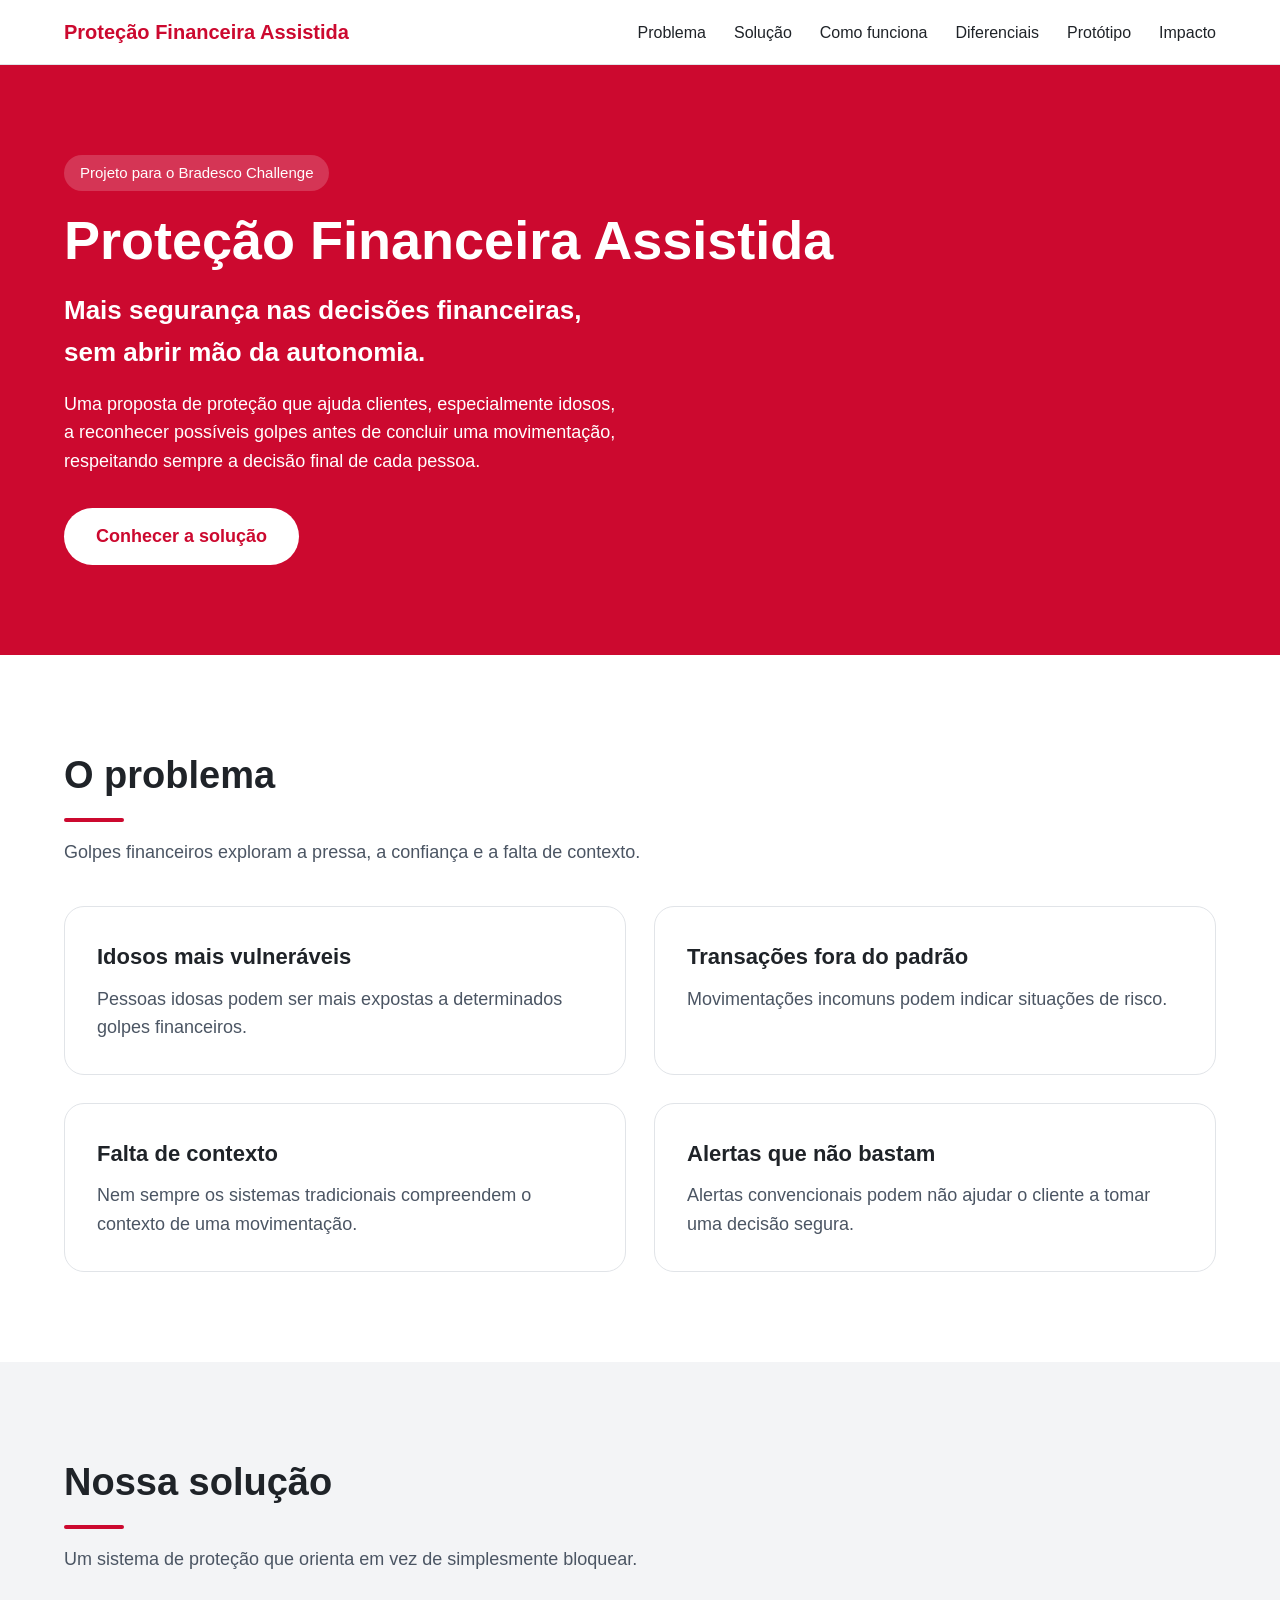
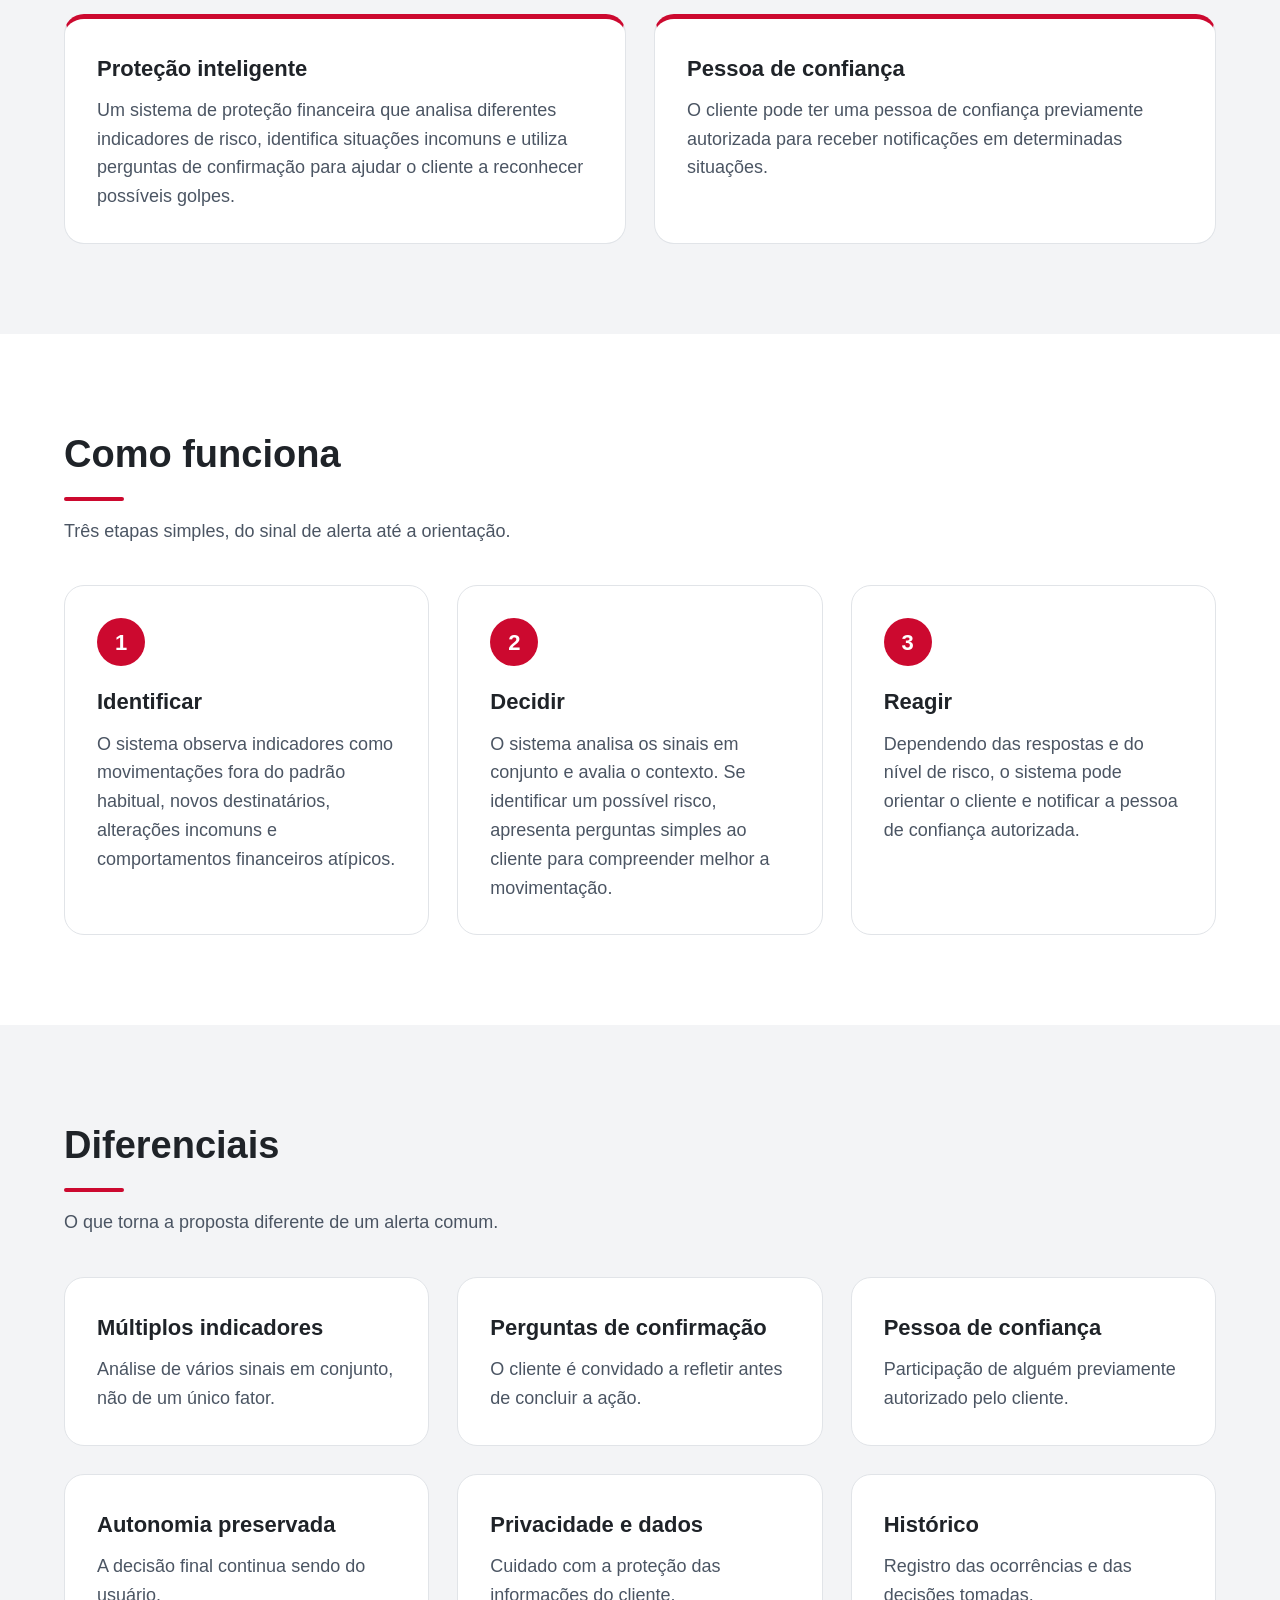
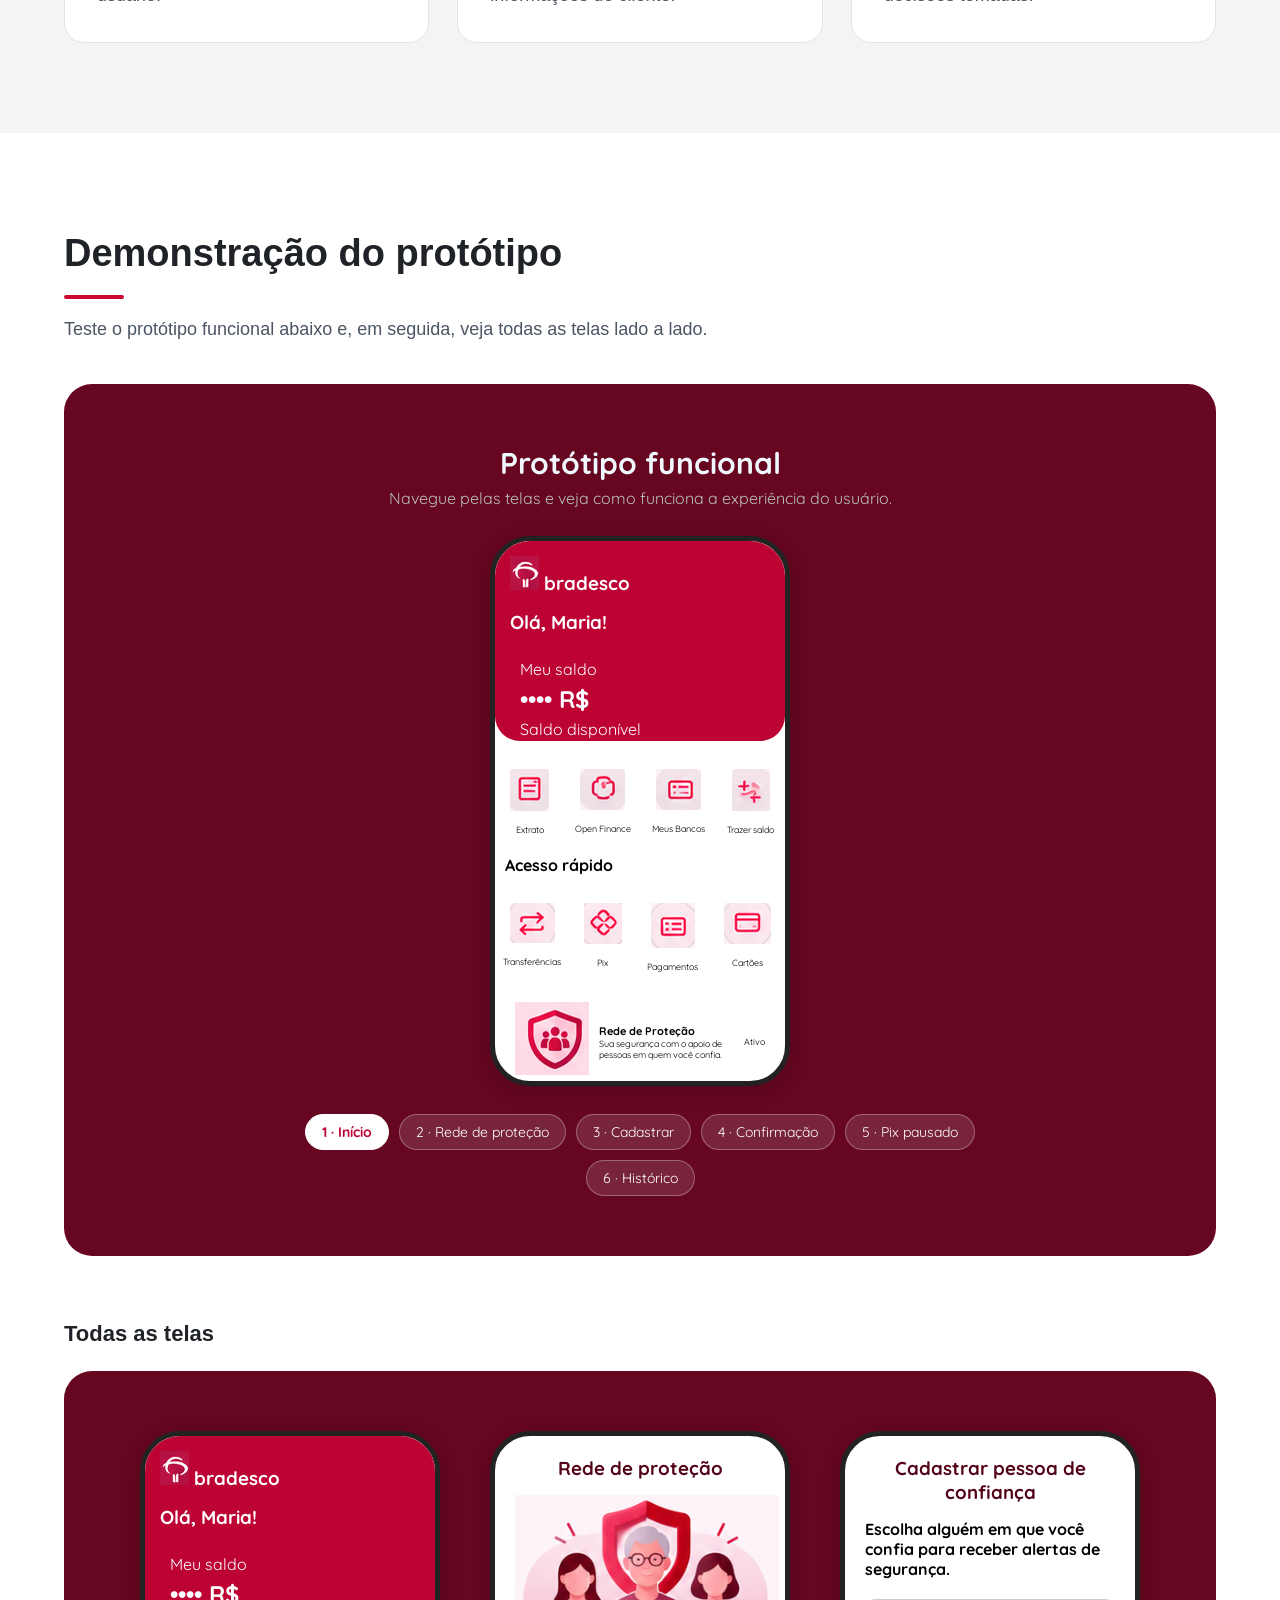
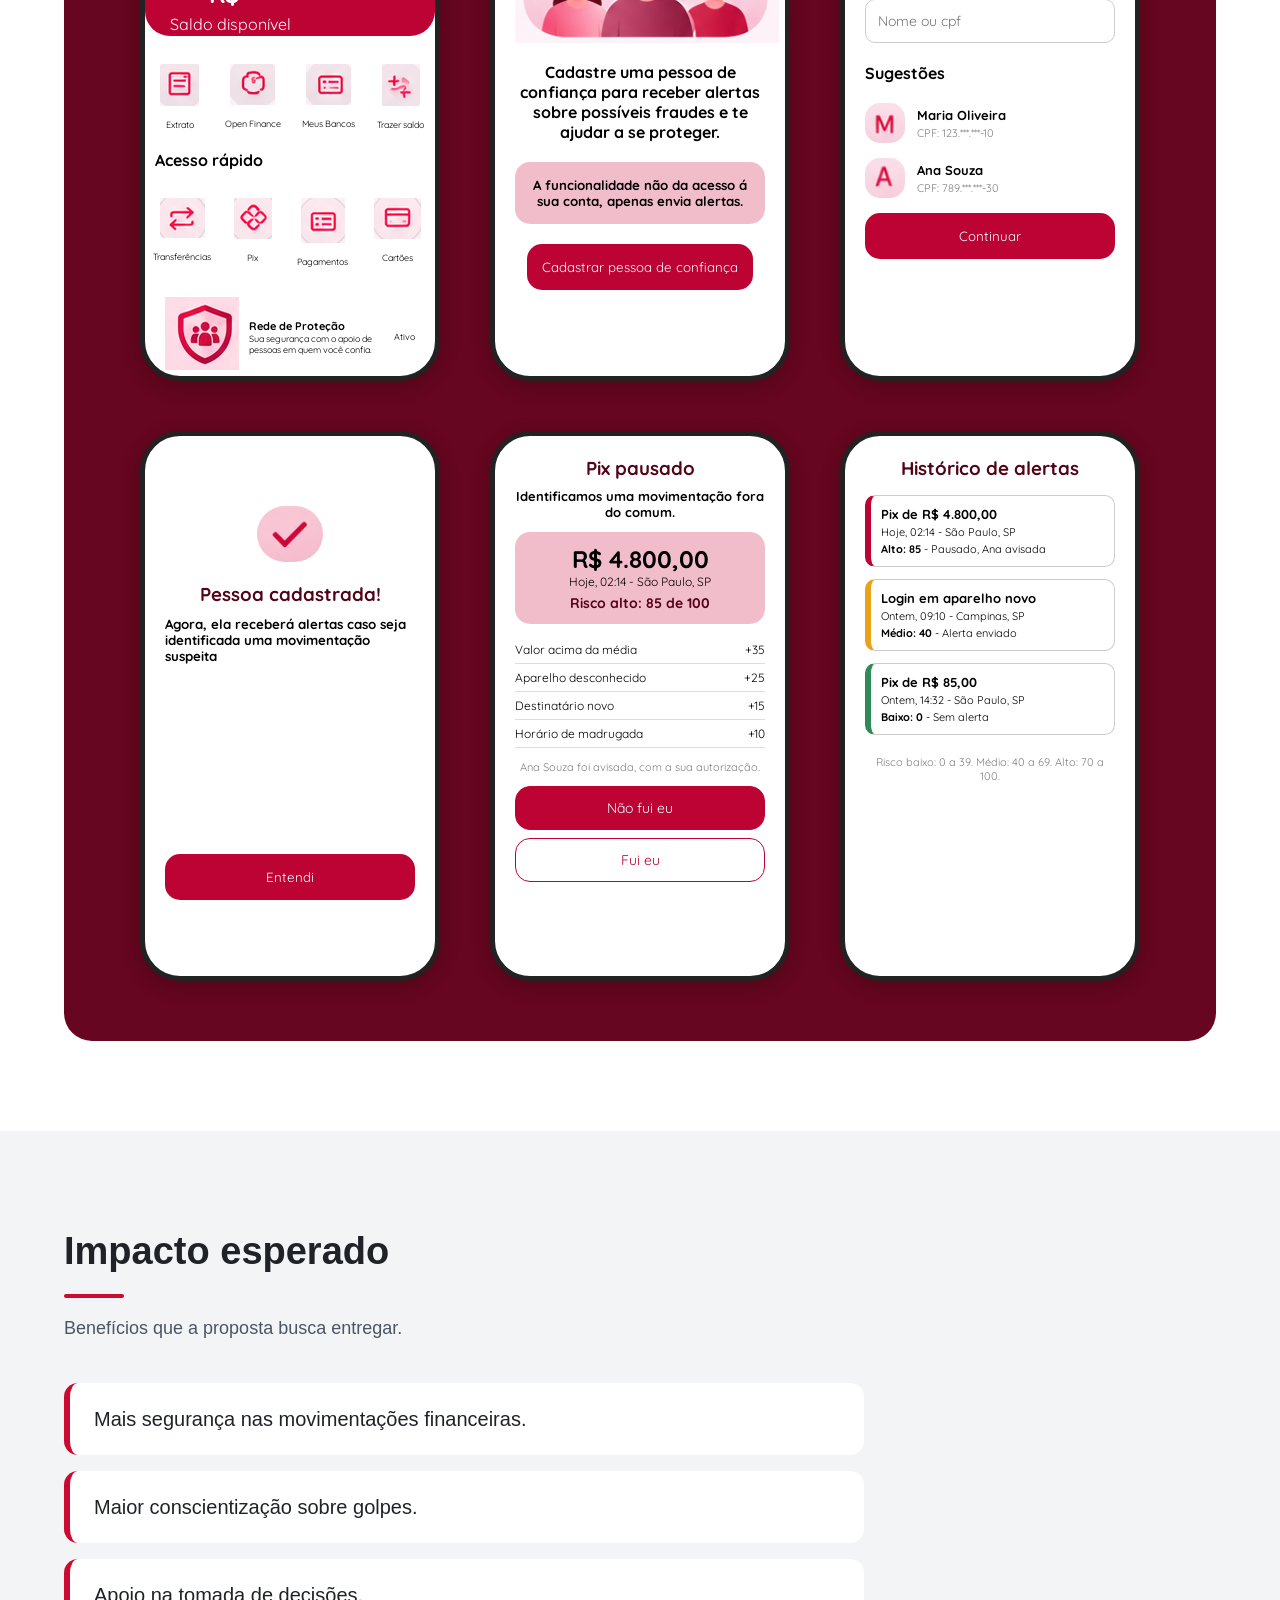
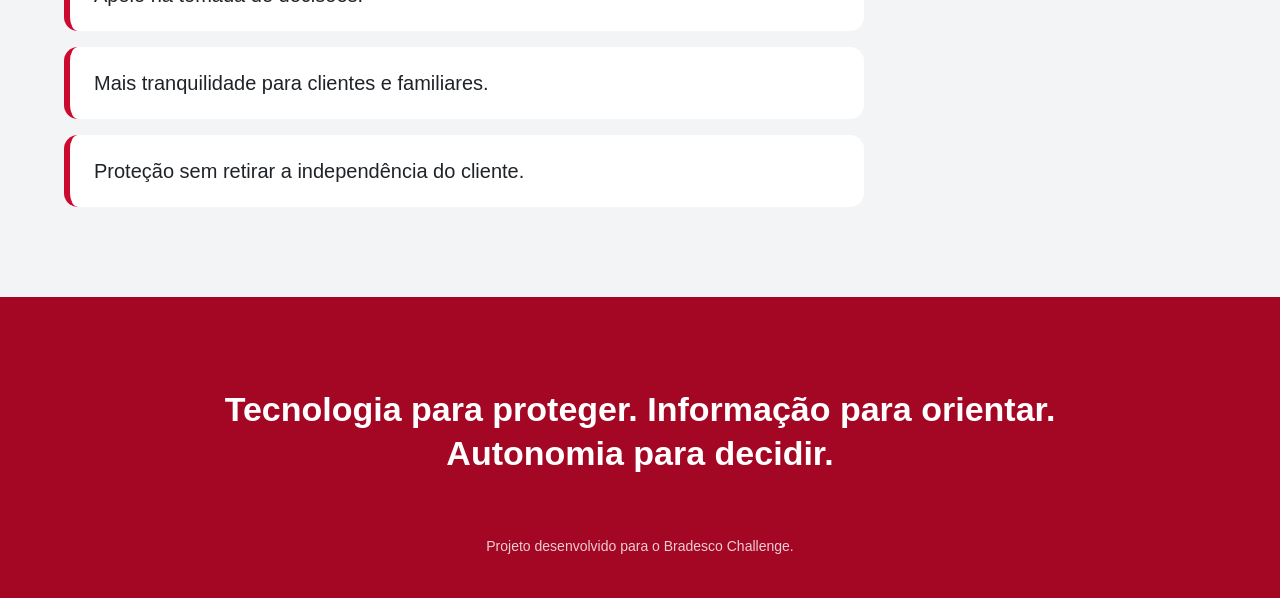
==== site.html @ 778ece3e ""feat:site"" ====
<!DOCTYPE html>
<html lang="pt-BR">
<head>
  <meta charset="UTF-8">
  <meta name="viewport" content="width=device-width, initial-scale=1.0">
  <title>Proteção Financeira Assistida | Bradesco Challenge</title>
  <link rel="preconnect" href="https://fonts.googleapis.com">
  <link href="https://fonts.googleapis.com/css2?family=Quicksand:wght@300..700&display=swap" rel="stylesheet">
  <link rel="stylesheet" href="site.css">
</head>
<body>

  <!-- MENU DE NAVEGAÇÃO -->
  <header class="topo">
    <div class="container topo-conteudo">
      <a href="#inicio" class="logo">Proteção Financeira Assistida</a>
      <nav>
        <ul class="menu">
          <li><a href="#problema">Problema</a></li>
          <li><a href="#solucao">Solução</a></li>
          <li><a href="#como-funciona">Como funciona</a></li>
          <li><a href="#diferenciais">Diferenciais</a></li>
          <li><a href="#prototipo">Protótipo</a></li>
          <li><a href="#impacto">Impacto</a></li>
        </ul>
      </nav>
    </div>
  </header>

  <!-- 1. INÍCIO (HERO) -->
  <section id="inicio" class="hero">
    <div class="container hero-conteudo">
      <div class="hero-texto">
        <p class="selo">Projeto para o Bradesco Challenge</p>
        <h1>Proteção Financeira Assistida</h1>
        <p class="frase-impacto">Mais segurança nas decisões financeiras, sem abrir mão da autonomia.</p>
        <p>
          Uma proposta de proteção que ajuda clientes, especialmente idosos, a reconhecer
          possíveis golpes antes de concluir uma movimentação, respeitando sempre a decisão final de cada pessoa.
        </p>
        <a href="#solucao" class="botao">Conhecer a solução</a>
      </div>

    </div>
  </section>

  <!-- 2. O PROBLEMA -->
  <section id="problema" class="secao">
    <div class="container">
      <h2>O problema</h2>
      <p class="subtitulo">Golpes financeiros exploram a pressa, a confiança e a falta de contexto.</p>

      <div class="grade grade-2">
        <div class="card">
          <h3>Idosos mais vulneráveis</h3>
          <p>Pessoas idosas podem ser mais expostas a determinados golpes financeiros.</p>
        </div>
        <div class="card">
          <h3>Transações fora do padrão</h3>
          <p>Movimentações incomuns podem indicar situações de risco.</p>
        </div>
        <div class="card">
          <h3>Falta de contexto</h3>
          <p>Nem sempre os sistemas tradicionais compreendem o contexto de uma movimentação.</p>
        </div>
        <div class="card">
          <h3>Alertas que não bastam</h3>
          <p>Alertas convencionais podem não ajudar o cliente a tomar uma decisão segura.</p>
        </div>
      </div>
    </div>
  </section>

  <!-- 3. NOSSA SOLUÇÃO -->
  <section id="solucao" class="secao secao-cinza">
    <div class="container">
      <h2>Nossa solução</h2>
      <p class="subtitulo">Um sistema de proteção que orienta em vez de simplesmente bloquear.</p>

      <div class="grade grade-2">
        <div class="card destaque">
          <h3>Proteção inteligente</h3>
          <p>
            Um sistema de proteção financeira que analisa diferentes indicadores de risco,
            identifica situações incomuns e utiliza perguntas de confirmação para ajudar
            o cliente a reconhecer possíveis golpes.
          </p>
        </div>
        <div class="card destaque">
          <h3>Pessoa de confiança</h3>
          <p>
            O cliente pode ter uma pessoa de confiança previamente autorizada para
            receber notificações em determinadas situações.
          </p>
        </div>
      </div>
    </div>
  </section>

  <!-- 4. COMO FUNCIONA -->
  <section id="como-funciona" class="secao">
    <div class="container">
      <h2>Como funciona</h2>
      <p class="subtitulo">Três etapas simples, do sinal de alerta até a orientação.</p>

      <div class="grade grade-3">
        <div class="card etapa">
          <div class="numero">1</div>
          <h3>Identificar</h3>
          <p>
            O sistema observa indicadores como movimentações fora do padrão habitual,
            novos destinatários, alterações incomuns e comportamentos financeiros atípicos.
          </p>
        </div>
        <div class="card etapa">
          <div class="numero">2</div>
          <h3>Decidir</h3>
          <p>
            O sistema analisa os sinais em conjunto e avalia o contexto. Se identificar
            um possível risco, apresenta perguntas simples ao cliente para compreender melhor a movimentação.
          </p>
        </div>
        <div class="card etapa">
          <div class="numero">3</div>
          <h3>Reagir</h3>
          <p>
            Dependendo das respostas e do nível de risco, o sistema pode orientar o cliente
            e notificar a pessoa de confiança autorizada.
          </p>
        </div>
      </div>
    </div>
  </section>

  <!-- 5. DIFERENCIAIS -->
  <section id="diferenciais" class="secao secao-cinza">
    <div class="container">
      <h2>Diferenciais</h2>
      <p class="subtitulo">O que torna a proposta diferente de um alerta comum.</p>

      <div class="grade grade-3">
        <div class="card"><h3>Múltiplos indicadores</h3><p>Análise de vários sinais em conjunto, não de um único fator.</p></div>
        <div class="card"><h3>Perguntas de confirmação</h3><p>O cliente é convidado a refletir antes de concluir a ação.</p></div>
        <div class="card"><h3>Pessoa de confiança</h3><p>Participação de alguém previamente autorizado pelo cliente.</p></div>
        <div class="card"><h3>Autonomia preservada</h3><p>A decisão final continua sendo do usuário.</p></div>
        <div class="card"><h3>Privacidade e dados</h3><p>Cuidado com a proteção das informações do cliente.</p></div>
        <div class="card"><h3>Histórico</h3><p>Registro das ocorrências e das decisões tomadas.</p></div>
      </div>
    </div>
  </section>

  <!-- 6. DEMONSTRAÇÃO DO PROTÓTIPO -->
  <section id="prototipo" class="secao">
    <div class="container">
      <h2>Demonstração do protótipo</h2>
      <p class="subtitulo">
        Teste o protótipo funcional abaixo e, em seguida, veja todas as telas lado a lado.
      </p>

      <!-- PROTÓTIPO FUNCIONAL: um celular só, troca de tela ao clicar -->
      <div class="prototipo-telas prototipo-funcional">
        <div class="proto-cabecalho">
          <h3>Protótipo funcional</h3>
          <p>Navegue pelas telas e veja como funciona a experiência do usuário.</p>
        </div>

<div class="tela1 tela-view ativa" data-tela="1">
    <div class="cabecalho">
        <h3><img src="./img/bradesco.png" alt="icon"> bradesco</h3>
        <h3>Olá, Maria!</h3>

        <div class="saldo">
            <p>Meu saldo </p>
            <h2>•••• R$</h2>
            <p>Saldo disponível</p>
        </div>
    </div>

    <div class="atalhos">

        <div>
            <h2><img src="./img/extrato.png" alt="extrato"></h2>
            <p>Extrato</p>
        </div>

        <div>
            <h2><img src="./img/open.png" alt="open"></h2>
            <p>Open Finance</p>
        </div>

        <div>
            <h2><img src="./img/bancos.png" alt="bancos"></h2>
            <p>Meus Bancos</p>
        </div>

        <div>
            <h2><img src="./img/trazer.png" alt="trazer"></h2>
            <p>Trazer saldo</p>
        </div>

    </div>

    <h4>Acesso rápido</h4>

    <div class="atalhos">

        <div>
            <h2><img src="./img/transferencias.png" alt="transferencias"></h2>
            <p>Transferências</p>
        </div>

        <div>
            <h2><img src="./img/pix.png" alt="pix"></h2>
            <p>Pix</p>
        </div>

        <div>
            <h2><img src="./img/pagamentos.png" alt="pagamentos"></h2>
            <p>Pagamentos</p>
        </div>

        <div>
            <h2><img src="./img/cartoes.png" alt="cartoes"></h2>
            <p>Cartões</p>
        </div>

    </div>

    <a href="#prototipo" class="protecao" data-ir="2">
        <h2><img src="./img/protecaoicon.png" alt="icon protecao"></h2>

        <div>
            <h4>Rede de Proteção</h4>
            <p>Sua segurança com o apoio de pessoas em quem você confia.</p>
        </div>

        <p>Ativo</p>
    </a>

  

</div>
<div class="tela2 tela-view" data-tela="2">
        <h3>  Rede de proteção</h3>
        <img src="./img/protecao.png" alt="proteção">
        <h4>Cadastre uma pessoa de confiança para receber alertas sobre possíveis fraudes e te ajudar a se proteger.</h4>
        <h5>A funcionalidade não da acesso á sua conta, apenas envia alertas.</h5>
        <div class="botao">      
            <button data-ir="3">Cadastrar pessoa de confiança</button>
        </div>

    </div>
<div class="tela3 tela-view" data-tela="3">
        <h3>Cadastrar pessoa de confiança</h3>
        <h4>Escolha alguém em que você confia para receber alertas de segurança.</h4>

        <form action="#" onsubmit="return false;">
        <input type="search" name="q" placeholder="Nome ou cpf" />
        </form>
        <h4>Sugestões</h4>
        <div class="nomes">

    <div class="pessoa">
        <img src="./img/m.png" alt="maria">
        <div>
            <h4>Maria Oliveira</h4>
            <p>CPF: 123.***.***-10</p>
        </div>
    </div>


    <div class="pessoa">
        <img src="./img/a.png" alt="ana">
        <div>
            <h4>Ana Souza</h4>
            <p>CPF: 789.***.***-30</p>
        </div>
    </div>


</div>
        <div class="botao">      
            <button data-ir="4">Continuar</button>
        </div>

    </div>
<div class="tela4 tela-view" data-tela="4">

        <img src="./img/ok.png" alt="ok">
        <h3>Pessoa cadastrada!</h3>
        <h5>Agora, ela receberá alertas caso seja identificada uma movimentação suspeita</h5>
              <div class="botao">      
            <button data-ir="1">Entendi</button>
        </div>
    </div>
<div class="tela5 tela-view" data-tela="5">
        <h3>Pix pausado</h3>
        <h4>Identificamos uma movimentação fora do comum.</h4>

        <div class="resumo">
            <h2>R$ 4.800,00</h2>
            <p>Hoje, 02:14 - São Paulo, SP</p>
            <h5>Risco alto: 85 de 100</h5>
        </div>

        <ul>
            <li><span>Valor acima da média</span><span>+35</span></li>
            <li><span>Aparelho desconhecido</span><span>+25</span></li>
            <li><span>Destinatário novo</span><span>+15</span></li>
            <li><span>Horário de madrugada</span><span>+10</span></li>
        </ul>

        <p class="aviso">Ana Souza foi avisada, com a sua autorização.</p>

        <button class="acao" data-ir="6">Não fui eu</button>
        <button class="acao secundaria" data-ir="6">Fui eu</button>
    </div>
<div class="tela6 tela-view" data-tela="6">
        <h3>Histórico de alertas</h3>

        <div class="evento alto">
            <h4>Pix de R$ 4.800,00</h4>
            <p>Hoje, 02:14 - São Paulo, SP</p>
            <p><strong>Alto: 85</strong> - Pausado, Ana avisada</p>
        </div>

        <div class="evento medio">
            <h4>Login em aparelho novo</h4>
            <p>Ontem, 09:10 - Campinas, SP</p>
            <p><strong>Médio: 40</strong> - Alerta enviado</p>
        </div>

        <div class="evento baixo">
            <h4>Pix de R$ 85,00</h4>
            <p>Ontem, 14:32 - São Paulo, SP</p>
            <p><strong>Baixo: 0</strong> - Sem alerta</p>
        </div>

        <p class="legenda">Risco baixo: 0 a 39. Médio: 40 a 69. Alto: 70 a 100.</p>

    </div>

        <div class="proto-passos" aria-label="Atalhos para as telas">
          <button type="button" data-ir="1" class="ativo">1 · Início</button>
          <button type="button" data-ir="2">2 · Rede de proteção</button>
          <button type="button" data-ir="3">3 · Cadastrar</button>
          <button type="button" data-ir="4">4 · Confirmação</button>
          <button type="button" data-ir="5">5 · Pix pausado</button>
          <button type="button" data-ir="6">6 · Histórico</button>
        </div>
      </div>

      <!-- TODAS AS TELAS -->
      <h3 class="proto-subtitulo">Todas as telas</h3>
      <div class="prototipo-telas">
<div class="tela1">
    <div class="cabecalho">
        <h3><img src="./img/bradesco.png" alt="icon"> bradesco</h3>
        <h3>Olá, Maria!</h3>

        <div class="saldo">
            <p>Meu saldo </p>
            <h2>•••• R$</h2>
            <p>Saldo disponível</p>
        </div>
    </div>

    <div class="atalhos">

        <div>
            <h2><img src="./img/extrato.png" alt="extrato"></h2>
            <p>Extrato</p>
        </div>

        <div>
            <h2><img src="./img/open.png" alt="open"></h2>
            <p>Open Finance</p>
        </div>

        <div>
            <h2><img src="./img/bancos.png" alt="bancos"></h2>
            <p>Meus Bancos</p>
        </div>

        <div>
            <h2><img src="./img/trazer.png" alt="trazer"></h2>
            <p>Trazer saldo</p>
        </div>

    </div>

    <h4>Acesso rápido</h4>

    <div class="atalhos">

        <div>
            <h2><img src="./img/transferencias.png" alt="transferencias"></h2>
            <p>Transferências</p>
        </div>

        <div>
            <h2><img src="./img/pix.png" alt="pix"></h2>
            <p>Pix</p>
        </div>

        <div>
            <h2><img src="./img/pagamentos.png" alt="pagamentos"></h2>
            <p>Pagamentos</p>
        </div>

        <div>
            <h2><img src="./img/cartoes.png" alt="cartoes"></h2>
            <p>Cartões</p>
        </div>

    </div>

    <div class="protecao">
        <h2><img src="./img/protecaoicon.png" alt="icon protecao"></h2>

        <div>
            <h4>Rede de Proteção</h4>
            <p>Sua segurança com o apoio de pessoas em quem você confia.</p>
        </div>

        <p>Ativo</p>
    </div>

  

</div>


    <div class="tela2">
        <h3>  Rede de proteção</h3>
        <img src="./img/protecao.png" alt="proteção">
        <h4>Cadastre uma pessoa de confiança para receber alertas sobre possíveis fraudes e te ajudar a se proteger.</h4>
        <h5>A funcionalidade não da acesso á sua conta, apenas envia alertas.</h5>
        <div class="botao">      
            <button>Cadastrar pessoa de confiança</button>
        </div>

    </div>

    <div class="tela3">
        <h3>Cadastrar pessoa de confiança</h3>
        <h4>Escolha alguém em que você confia para receber alertas de segurança.</h4>

        <form action="#" onsubmit="return false;">
        <input type="search" name="q" placeholder="Nome ou cpf" />
        </form>
        <h4>Sugestões</h4>
        <div class="nomes">

    <div class="pessoa">
        <img src="./img/m.png" alt="maria">
        <div>
            <h4>Maria Oliveira</h4>
            <p>CPF: 123.***.***-10</p>
        </div>
    </div>


    <div class="pessoa">
        <img src="./img/a.png" alt="ana">
        <div>
            <h4>Ana Souza</h4>
            <p>CPF: 789.***.***-30</p>
        </div>
    </div>


</div>
        <div class="botao">      
            <button>Continuar</button>
        </div>

    </div>

    <div class="tela4">

        <img src="./img/ok.png" alt="ok">
        <h3>Pessoa cadastrada!</h3>
        <h5>Agora, ela receberá alertas caso seja identificada uma movimentação suspeita</h5>
              <div class="botao">      
            <button>Entendi</button>
        </div>
    </div>

    <div class="tela5">
        <h3>Pix pausado</h3>
        <h4>Identificamos uma movimentação fora do comum.</h4>

        <div class="resumo">
            <h2>R$ 4.800,00</h2>
            <p>Hoje, 02:14 - São Paulo, SP</p>
            <h5>Risco alto: 85 de 100</h5>
        </div>

        <ul>
            <li><span>Valor acima da média</span><span>+35</span></li>
            <li><span>Aparelho desconhecido</span><span>+25</span></li>
            <li><span>Destinatário novo</span><span>+15</span></li>
            <li><span>Horário de madrugada</span><span>+10</span></li>
        </ul>

        <p class="aviso">Ana Souza foi avisada, com a sua autorização.</p>

        <button class="acao">Não fui eu</button>
        <button class="acao secundaria">Fui eu</button>
    </div>

    <div class="tela6">
        <h3>Histórico de alertas</h3>

        <div class="evento alto">
            <h4>Pix de R$ 4.800,00</h4>
            <p>Hoje, 02:14 - São Paulo, SP</p>
            <p><strong>Alto: 85</strong> - Pausado, Ana avisada</p>
        </div>

        <div class="evento medio">
            <h4>Login em aparelho novo</h4>
            <p>Ontem, 09:10 - Campinas, SP</p>
            <p><strong>Médio: 40</strong> - Alerta enviado</p>
        </div>

        <div class="evento baixo">
            <h4>Pix de R$ 85,00</h4>
            <p>Ontem, 14:32 - São Paulo, SP</p>
            <p><strong>Baixo: 0</strong> - Sem alerta</p>
        </div>

        <p class="legenda">Risco baixo: 0 a 39. Médio: 40 a 69. Alto: 70 a 100.</p>

    </div>
      </div>
    </div>
  </section>

  <!-- 7. IMPACTO ESPERADO -->
  <section id="impacto" class="secao secao-cinza">
    <div class="container">
      <h2>Impacto esperado</h2>
      <p class="subtitulo">Benefícios que a proposta busca entregar.</p>

      <ul class="lista-impacto">
        <li>Mais segurança nas movimentações financeiras.</li>
        <li>Maior conscientização sobre golpes.</li>
        <li>Apoio na tomada de decisões.</li>
        <li>Mais tranquilidade para clientes e familiares.</li>
        <li>Proteção sem retirar a independência do cliente.</li>
      </ul>
    </div>
  </section>

  <!-- 8. FINALIZAÇÃO -->
  <footer class="final">
    <div class="container">
      <p class="frase-final">Tecnologia para proteger. Informação para orientar. Autonomia para decidir.</p>
      <p class="creditos">Projeto desenvolvido para o Bradesco Challenge.</p>
    </div>
  </footer>


  <script>
    // Protótipo funcional: troca a tela exibida no celular
    (function () {
      var celular = document.querySelector('.prototipo-funcional');
      if (!celular) return;
      var telas = celular.querySelectorAll('.tela-view');
      var passos = celular.querySelectorAll('.proto-passos button');

      function ir(n) {
        telas.forEach(function (t) { t.classList.toggle('ativa', t.dataset.tela === String(n)); });
        passos.forEach(function (p) { p.classList.toggle('ativo', p.dataset.ir === String(n)); });
      }

      celular.addEventListener('click', function (e) {
        var alvo = e.target.closest('[data-ir]');
        if (!alvo) return;
        e.preventDefault();
        ir(alvo.dataset.ir);
      });

      ir(1);
    })();
  </script>

</body>
</html>
---- site.css ----
/* ===== CORES E CONFIGURAÇÕES BÁSICAS ===== */
:root {
  --vermelho: #cc092f;
  --vermelho-escuro: #a30724;
  --vermelho-claro: #fdecef;
  --cinza-fundo: #f3f4f6;
  --cinza-borda: #e1e4e8;
  --cinza-texto: #4b5563;
  --preto: #1f2328;
  --branco: #ffffff;
}

* {
  margin: 0;
  padding: 0;
  box-sizing: border-box;
}

html {
  scroll-behavior: smooth;
  scroll-padding-top: 80px; /* evita que o menu cubra os títulos */
}

body {
  font-family: "Segoe UI", Roboto, Arial, sans-serif;
  color: var(--cinza-texto);
  background-color: var(--branco);
  line-height: 1.6;
  font-size: 18px;
}

.container {
  width: 90%;
  max-width: 1200px;
  margin: 0 auto;
}

/* ===== MENU DO TOPO ===== */
.topo {
  position: sticky;
  top: 0;
  background-color: var(--branco);
  border-bottom: 1px solid var(--cinza-borda);
  z-index: 10;
}

.topo-conteudo {
  display: flex;
  justify-content: space-between;
  align-items: center;
  padding: 16px 0;
}

.logo {
  color: var(--vermelho);
  font-weight: 700;
  font-size: 20px;
  text-decoration: none;
}

.menu {
  display: flex;
  gap: 28px;
  list-style: none;
}

.menu a {
  color: var(--preto);
  text-decoration: none;
  font-size: 16px;
  padding-bottom: 4px;
  border-bottom: 2px solid transparent;
}

.menu a:hover {
  color: var(--vermelho);
  border-bottom-color: var(--vermelho);
}

/* ===== HERO ===== */
.hero {
  background-color: var(--vermelho);
  color: var(--branco);
  padding: 90px 0;
}

.hero-conteudo {
  display: flex;
  align-items: center;
  justify-content: space-between;
  gap: 60px;
}

.hero-texto {
  flex: 1;
}

.selo {
  display: inline-block;
  background-color: rgba(255, 255, 255, 0.18);
  padding: 6px 16px;
  border-radius: 20px;
  font-size: 15px;
  margin-bottom: 20px;
}

.hero h1 {
  font-size: 54px;
  line-height: 1.1;
  margin-bottom: 20px;
}

.frase-impacto {
  font-size: 26px;
  font-weight: 600;
  margin-bottom: 16px;
}

.hero-texto p {
  max-width: 560px;
}

.botao {
  display: inline-block;
  margin-top: 32px;
  background-color: var(--branco);
  color: var(--vermelho);
  font-weight: 700;
  text-decoration: none;
  padding: 14px 32px;
  border-radius: 30px;
  transition: background-color 0.2s, transform 0.2s;
}

.botao:hover {
  background-color: var(--cinza-fundo);
  transform: translateY(-3px);
}

/* Área visual do hero */
.hero-visual {
  flex: 1;
  display: flex;
  justify-content: center;
}

.escudo {
  background-color: var(--branco);
  color: var(--preto);
  width: 360px;
  padding: 32px;
  border-radius: 24px;
  box-shadow: 0 12px 30px rgba(0, 0, 0, 0.2);
}

.escudo-icone {
  font-size: 56px;
  text-align: center;
}

.escudo-titulo {
  text-align: center;
  font-weight: 700;
  margin: 8px 0 20px;
}

.escudo-linha {
  display: flex;
  justify-content: space-between;
  gap: 12px;
  padding: 12px 0;
  border-top: 1px solid var(--cinza-borda);
  font-size: 15px;
}

.escudo-linha strong {
  color: var(--vermelho);
}

.escudo-linha strong.ok {
  color: #2e7d32;
}

/* ===== SEÇÕES ===== */
.secao {
  padding: 90px 0;
}

.secao-cinza {
  background-color: var(--cinza-fundo);
}

h2 {
  font-size: 38px;
  color: var(--preto);
  margin-bottom: 8px;
}

h2::after {
  content: "";
  display: block;
  width: 60px;
  height: 4px;
  background-color: var(--vermelho);
  border-radius: 2px;
  margin-top: 12px;
}

.subtitulo {
  margin: 16px 0 40px;
  max-width: 700px;
}

h3 {
  color: var(--preto);
  font-size: 22px;
  margin-bottom: 10px;
}

/* ===== GRADES E CARDS ===== */
.grade {
  display: grid;
  gap: 28px;
}

.grade-2 {
  grid-template-columns: repeat(2, 1fr);
}

.grade-3 {
  grid-template-columns: repeat(3, 1fr);
}

.card {
  background-color: var(--branco);
  border: 1px solid var(--cinza-borda);
  border-radius: 20px;
  padding: 32px;
  transition: transform 0.2s, box-shadow 0.2s, border-color 0.2s;
}

.card:hover {
  transform: translateY(-5px);
  border-color: var(--vermelho);
  box-shadow: 0 10px 24px rgba(0, 0, 0, 0.08);
}

.card.destaque {
  border-top: 5px solid var(--vermelho);
}

/* Etapas */
.etapa .numero {
  width: 48px;
  height: 48px;
  border-radius: 50%;
  background-color: var(--vermelho);
  color: var(--branco);
  font-size: 22px;
  font-weight: 700;
  display: flex;
  align-items: center;
  justify-content: center;
  margin-bottom: 18px;
}

/* Telas do protótipo */
.tela {
  padding: 20px 20px 28px;
}

.tela-imagem {
  height: 280px;
  background-color: var(--cinza-fundo);
  border: 2px dashed #b8bec6;
  border-radius: 14px;
  display: flex;
  align-items: center;
  justify-content: center;
  text-align: center;
  padding: 16px;
  margin-bottom: 20px;
  font-size: 15px;
}

/* ===== IMPACTO ===== */
.lista-impacto {
  list-style: none;
  display: grid;
  gap: 16px;
  max-width: 800px;
}

.lista-impacto li {
  background-color: var(--branco);
  border-left: 6px solid var(--vermelho);
  border-radius: 14px;
  padding: 20px 24px;
  font-size: 20px;
  color: var(--preto);
  transition: transform 0.2s;
}

.lista-impacto li:hover {
  transform: translateX(6px);
}

/* ===== FINALIZAÇÃO ===== */
.final {
  background-color: var(--vermelho-escuro);
  color: var(--branco);
  text-align: center;
  padding: 90px 0 40px;
}

.frase-final {
  font-size: 34px;
  font-weight: 700;
  line-height: 1.3;
  max-width: 900px;
  margin: 0 auto 60px;
}

.creditos {
  font-size: 14px;
  opacity: 0.8;
}

/* ===== AJUSTE BÁSICO PARA TELAS MENORES ===== */
@media (max-width: 900px) {
  .menu { display: none; }
  .hero-conteudo { flex-direction: column; }
  .hero h1 { font-size: 40px; }
  .grade-2, .grade-3 { grid-template-columns: 1fr; }
  .frase-final { font-size: 26px; }
}


/* =====================================================
   PROTÓTIPO (telas do antigo index.html / style.css)
   Tudo escopado em .prototipo-telas para não conflitar
   com os estilos do site (h2, h3, .botao, etc.)
   ===================================================== */
.prototipo-telas {
  background-color: #660620;
  border-radius: 28px;
  padding: 60px 20px;
  display: flex;
  flex-wrap: wrap;
  justify-content: center;
  gap: 50px;

  font-family: "Quicksand", Helvetica, sans-serif;
  font-size: 16px;
  line-height: normal;
  color: #000;
}

/* Neutraliza estilos globais do site dentro das telas */
.prototipo-telas h2,
.prototipo-telas h3,
.prototipo-telas h4,
.prototipo-telas h5 {
  margin: 0;
  color: inherit;
  max-width: none;
}
.prototipo-telas h2 { font-size: 1.5em; }
.prototipo-telas h3 { font-size: 1.17em; }
.prototipo-telas h4 { font-size: 1em; }
.prototipo-telas h5 { font-size: 0.83em; }
.prototipo-telas h2::after { content: none; display: none; }

/* .botao do site é um link-botão; aqui é só um wrapper */
.prototipo-telas .botao {
  display: block;
  margin: 0;
  padding: 0;
  background: none;
  border-radius: 0;
  font-weight: inherit;
  transition: none;
}
.prototipo-telas .botao:hover {
  background: none;
  transform: none;
}
.prototipo-telas .botao button {
  background-color: #bd0334;
  color: azure;
  border: none;
  border-radius: 15px;
  padding: 15px;
  font-family: inherit;
  cursor: pointer;
}

/* Moldura de celular */
.prototipo-telas .tela1,
.prototipo-telas .tela2,
.prototipo-telas .tela3,
.prototipo-telas .tela4,
.prototipo-telas .tela5,
.prototipo-telas .tela6 {
  width: 300px;
  height: 550px;
  background-color: white;
  border: 5px solid #222;
  border-radius: 40px;
  padding: 20px;
  box-shadow: 0 5px 20px rgba(0, 0, 0, 0.2);
  overflow: hidden;
}

/* ---------- Tela 1: home ---------- */
.prototipo-telas .tela1 { padding: 0; }

.prototipo-telas .cabecalho {
  background-color: #bd0334;
  color: white;
  padding: 15px;
  height: 200px;
  border-radius: 25px;
}
.prototipo-telas .cabecalho h3 { margin-bottom: 15px; color: white; }

.prototipo-telas .saldo { border-radius: 15px; padding: 10px; }
.prototipo-telas .saldo h2 { margin: 5px 0; color: white; }

.prototipo-telas .atalhos {
  display: flex;
  justify-content: space-around;
  text-align: center;
  margin: 20px 0;
}
.prototipo-telas .atalhos h2 {
  color: #bd0334;
  border-radius: 50%;
  padding: 8px;
  font-size: 18px;
}
.prototipo-telas .atalhos p { font-size: 9px; }

.prototipo-telas .tela1 h4 { margin-left: 10px; }

.prototipo-telas .protecao {
  display: flex;
  align-items: center;
  gap: 10px;
  border-radius: 15px;
  padding: 10px;
  margin: 10px;
  text-decoration: none;
  color: black;
}
.prototipo-telas .protecao h2 { color: #bd0334; }
.prototipo-telas .protecao h4 { margin: 0; font-size: 11px; }
.prototipo-telas .protecao p { font-size: 9px; }

/* ---------- Tela 2: rede de proteção ---------- */
.prototipo-telas .tela2 { text-align: center; }
.prototipo-telas .tela2 h5 {
  background-color: #d425544d;
  color: black;
  border-radius: 15px;
  padding: 15px;
  margin-bottom: 20px;
}
.prototipo-telas .tela2 h3 { color: #530318; }
.prototipo-telas .tela2 h4 { margin-bottom: 20px; }
.prototipo-telas .tela2 img { margin-top: 15px; margin-bottom: 15px; }

/* ---------- Tela 3: cadastrar pessoa ---------- */
.prototipo-telas .tela3 h3 {
  color: #530318;
  text-align: center;
  margin-bottom: 15px;
}
.prototipo-telas .tela3 h4 { margin-top: 10px; margin-bottom: 20px; }
.prototipo-telas .tela3 button { width: 250px; }
.prototipo-telas .tela3 img {
  border-radius: 15px;
  display: flex;
  gap: 30px;
  margin-top: 20px;
}
.prototipo-telas input[type="search"] {
  width: 100%;
  padding: 12px;
  border: 1px solid #ccc;
  border-radius: 10px;
  outline: none;
  font-family: "Quicksand", sans-serif;
  font-size: 14px;
  margin-bottom: 10px;
}

.prototipo-telas .nomes { margin-top: 15px; }
.prototipo-telas .pessoa {
  display: flex;
  align-items: center;
  gap: 12px;
  margin-bottom: 15px;
}
.prototipo-telas .pessoa img { width: 40px; height: 40px; margin-top: 0; }
.prototipo-telas .pessoa h4 { margin: 0; font-size: 13px; }
.prototipo-telas .pessoa p { font-size: 11px; color: gray; margin-top: 3px; }

/* ---------- Tela 4: confirmação ---------- */
.prototipo-telas .tela4 h3 {
  color: #530318;
  text-align: center;
  margin-bottom: 10px;
}
.prototipo-telas .tela4 h5 { margin-bottom: 190px; }
.prototipo-telas .tela4 img {
  border-radius: 50px;
  display: block;
  margin: 50px auto 20px;
}
.prototipo-telas .tela4 button { width: 250px; }

/* ---------- Tela 5: Pix pausado ---------- */
.prototipo-telas .tela5 { text-align: center; }
.prototipo-telas .tela5 h3 { color: #530318; margin-bottom: 8px; }
.prototipo-telas .tela5 h4 { font-size: 13px; margin-bottom: 12px; }
.prototipo-telas .tela5 .resumo {
  background-color: #d425544d;
  border-radius: 15px;
  padding: 12px;
  margin-bottom: 12px;
}
.prototipo-telas .tela5 .resumo p { font-size: 12px; margin-bottom: 5px; }
.prototipo-telas .tela5 .resumo h5 { color: #530318; font-size: 14px; }
.prototipo-telas .tela5 ul { list-style: none; margin-bottom: 12px; }
.prototipo-telas .tela5 li {
  display: flex;
  justify-content: space-between;
  padding: 6px 0;
  border-bottom: 1px solid #ddd;
  font-size: 12px;
  color: inherit;
}
.prototipo-telas .tela5 .aviso { font-size: 11px; color: gray; margin-bottom: 12px; }

/* ---------- Tela 6: histórico ---------- */
.prototipo-telas .tela6 h3 {
  color: #530318;
  text-align: center;
  margin-bottom: 15px;
}
.prototipo-telas .tela6 .evento {
  border: 1px solid #ccc;
  border-left: 6px solid #ccc;
  border-radius: 10px;
  padding: 10px;
  margin-bottom: 12px;
}
.prototipo-telas .tela6 .evento h4 { font-size: 13px; }
.prototipo-telas .tela6 .evento p { font-size: 11px; margin-top: 3px; }
.prototipo-telas .tela6 .alto  { border-left-color: #bd0334; }
.prototipo-telas .tela6 .medio { border-left-color: #e8a317; }
.prototipo-telas .tela6 .baixo { border-left-color: #2e8b57; }
.prototipo-telas .tela6 .legenda {
  font-size: 11px;
  color: gray;
  text-align: center;
  margin: 20px 0;
}

/* ---------- Botões das telas 5 e 6 ---------- */
.prototipo-telas .acao {
  display: block;
  width: 250px;
  margin: 0 auto 8px;
  padding: 12px;
  background-color: #bd0334;
  color: azure;
  border: 1px solid #bd0334;
  border-radius: 15px;
  text-align: center;
  font-family: inherit;
  font-size: 14px;
  cursor: pointer;
}
.prototipo-telas .acao.secundaria { background-color: white; color: #bd0334; }

@media (max-width: 900px) {
  .prototipo-telas { padding: 40px 10px; border-radius: 20px; }
}


/* ---------- Protótipo funcional (celular único e clicável) ---------- */
.prototipo-funcional {
  flex-direction: column;
  align-items: center;
  gap: 28px;
  margin-bottom: 60px;
}

.prototipo-funcional .proto-cabecalho { text-align: center; }
.prototipo-funcional .proto-cabecalho h3 {
  color: aliceblue;
  font-size: 30px;
  margin-bottom: 6px;
}
.prototipo-funcional .proto-cabecalho p { color: #b9c0c0; }

.prototipo-funcional .tela-view { display: none; }
.prototipo-funcional .tela-view.ativa {
  display: block;
  animation: proto-entrada 0.25s ease;
}
@keyframes proto-entrada {
  from { opacity: 0; transform: translateY(8px); }
  to   { opacity: 1; transform: none; }
}

.prototipo-funcional [data-ir] { cursor: pointer; }
.prototipo-funcional .protecao:hover { background-color: #fdecef; }

.proto-passos {
  display: flex;
  flex-wrap: wrap;
  justify-content: center;
  gap: 10px;
  max-width: 720px;
}
.proto-passos button {
  background-color: rgba(255, 255, 255, 0.12);
  color: #fff;
  border: 1px solid rgba(255, 255, 255, 0.3);
  border-radius: 20px;
  padding: 8px 16px;
  font-family: inherit;
  font-size: 14px;
  cursor: pointer;
  transition: background-color 0.2s;
}
.proto-passos button:hover { background-color: rgba(255, 255, 255, 0.25); }
.proto-passos button.ativo {
  background-color: #fff;
  color: #bd0334;
  border-color: #fff;
  font-weight: 700;
}

.proto-subtitulo { margin-bottom: 20px; }
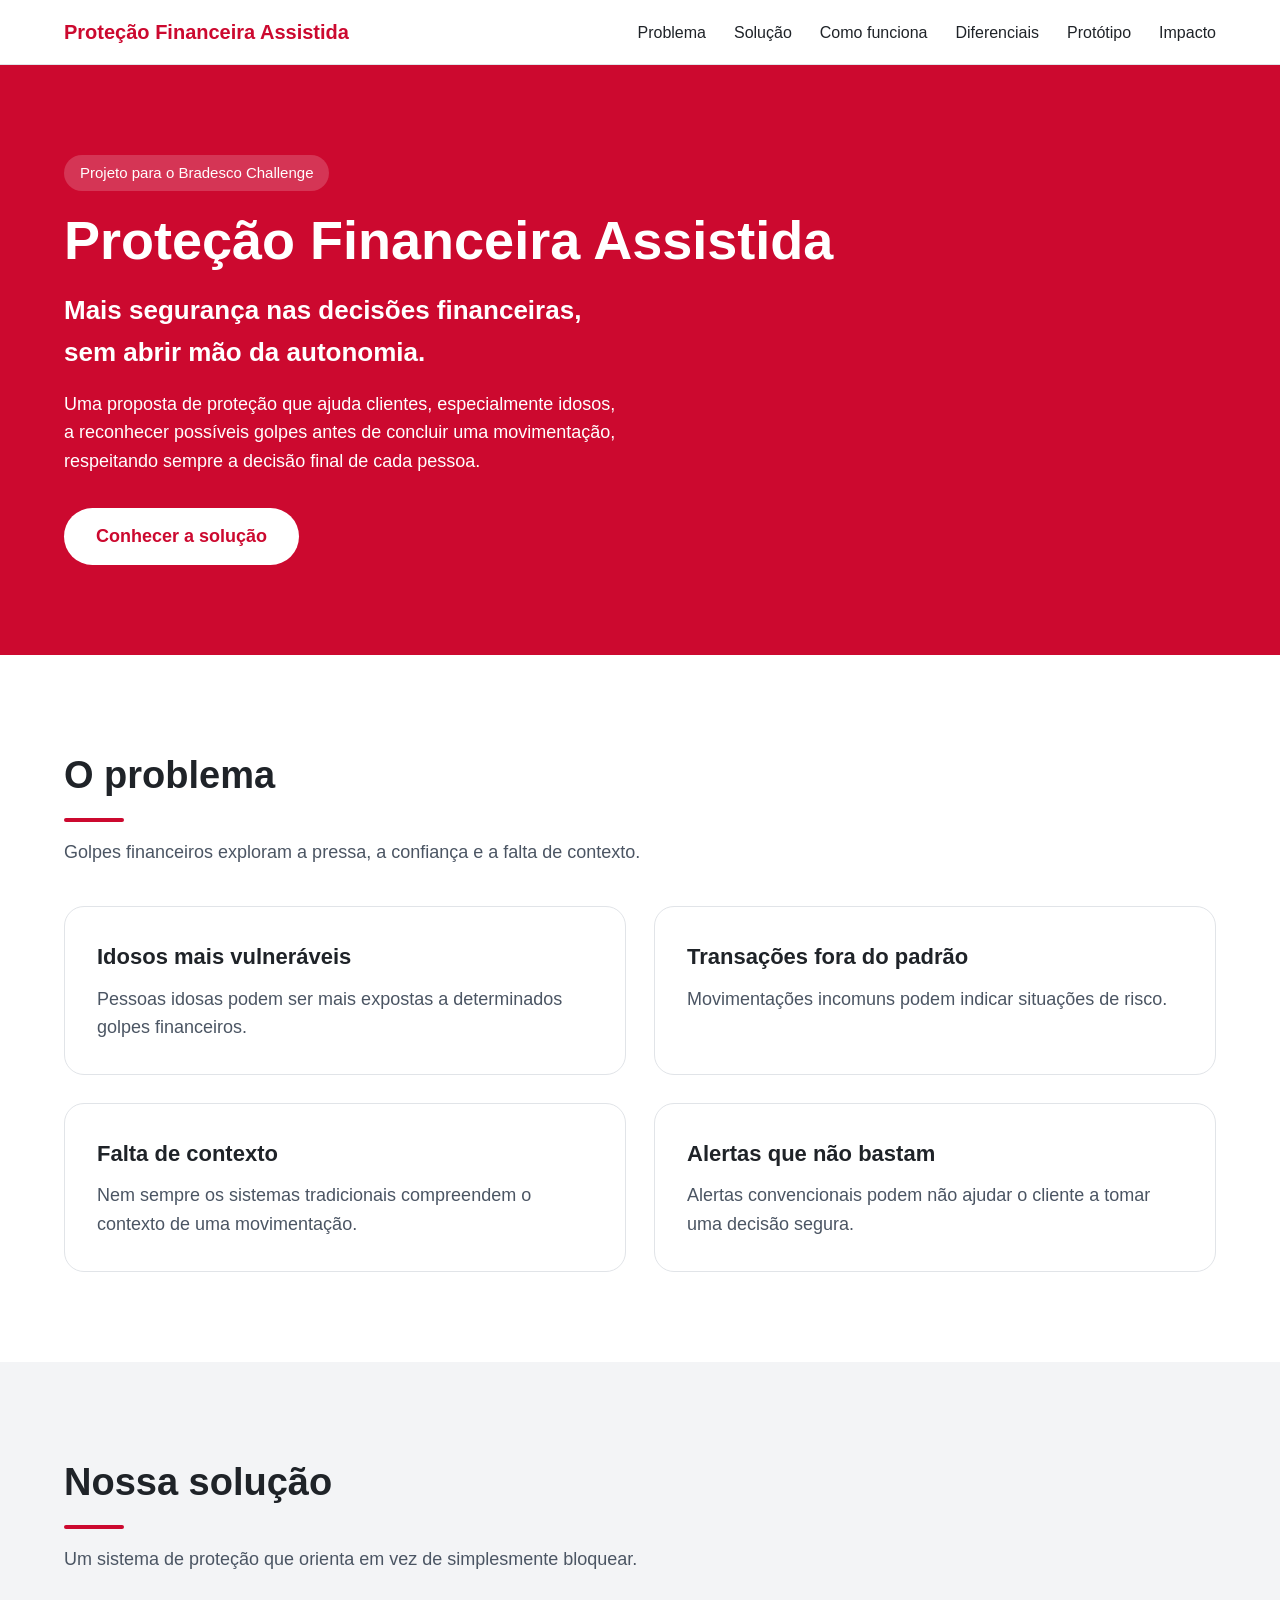
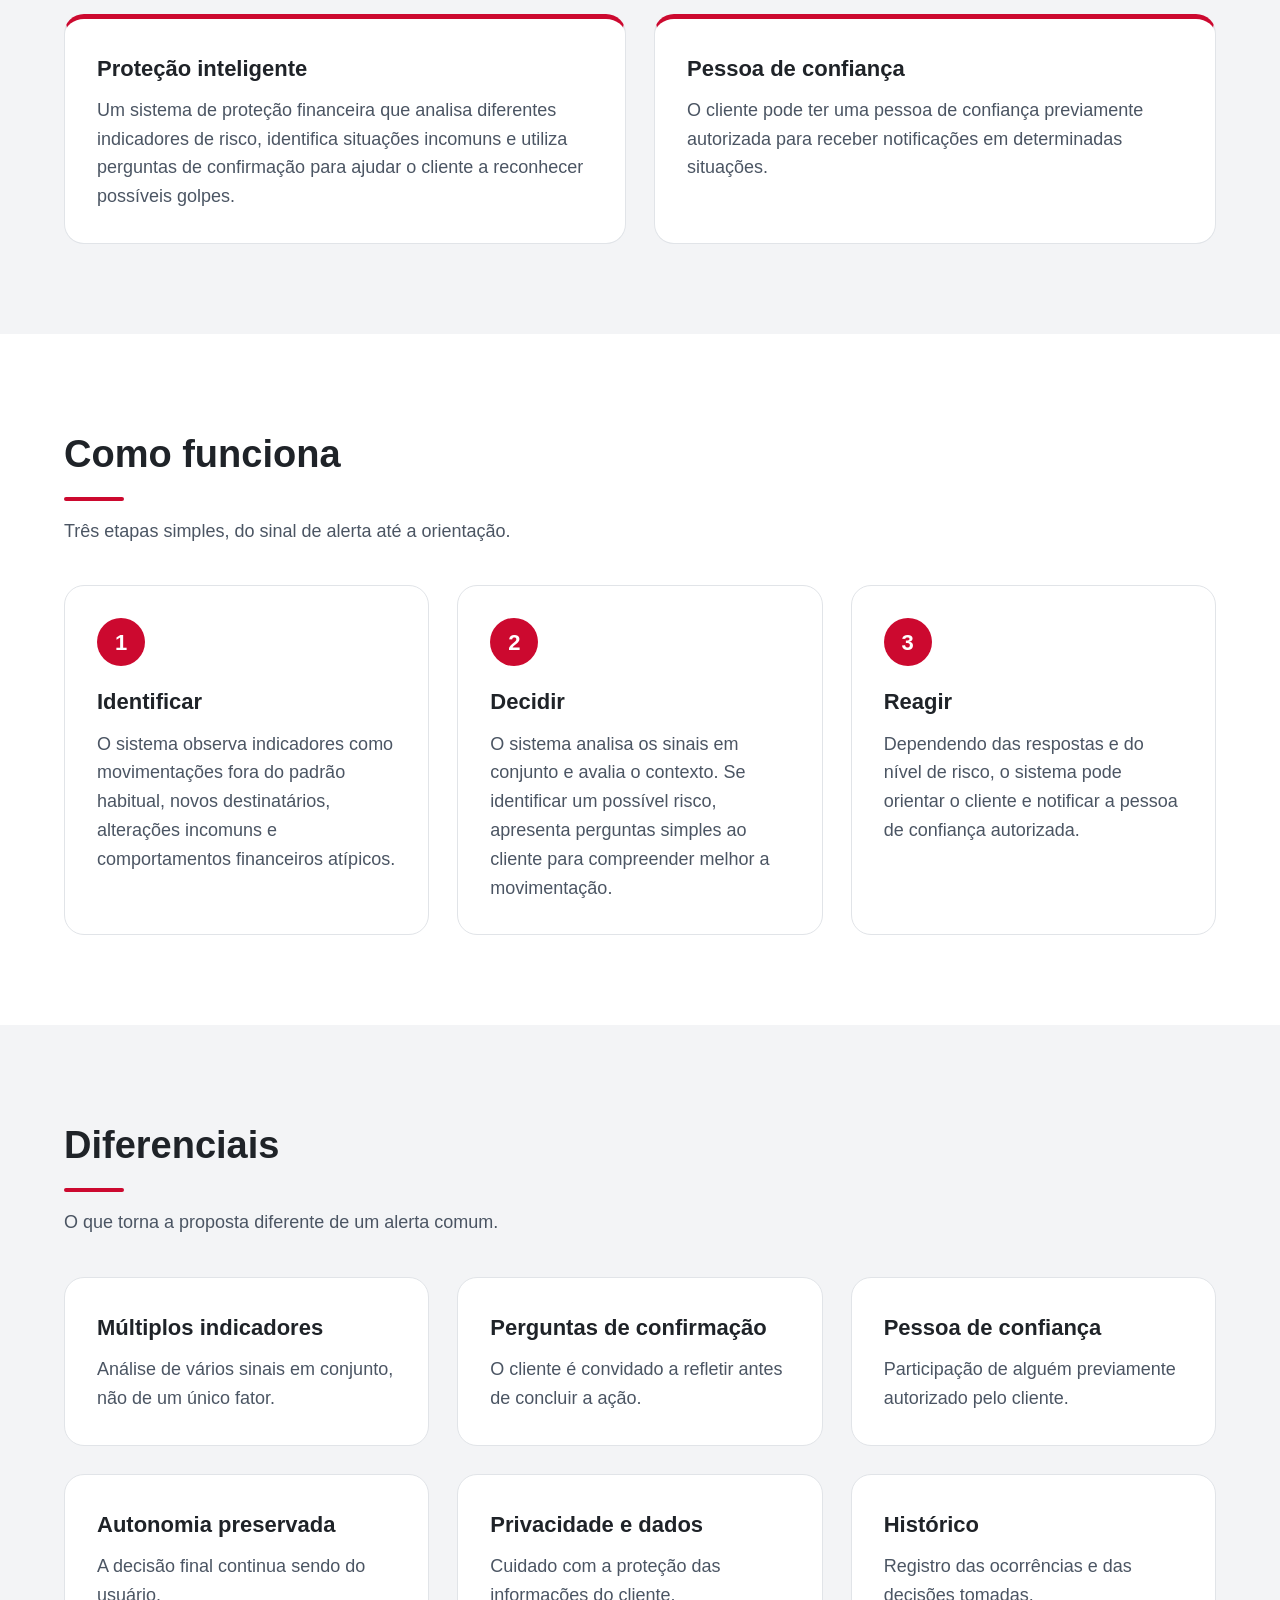
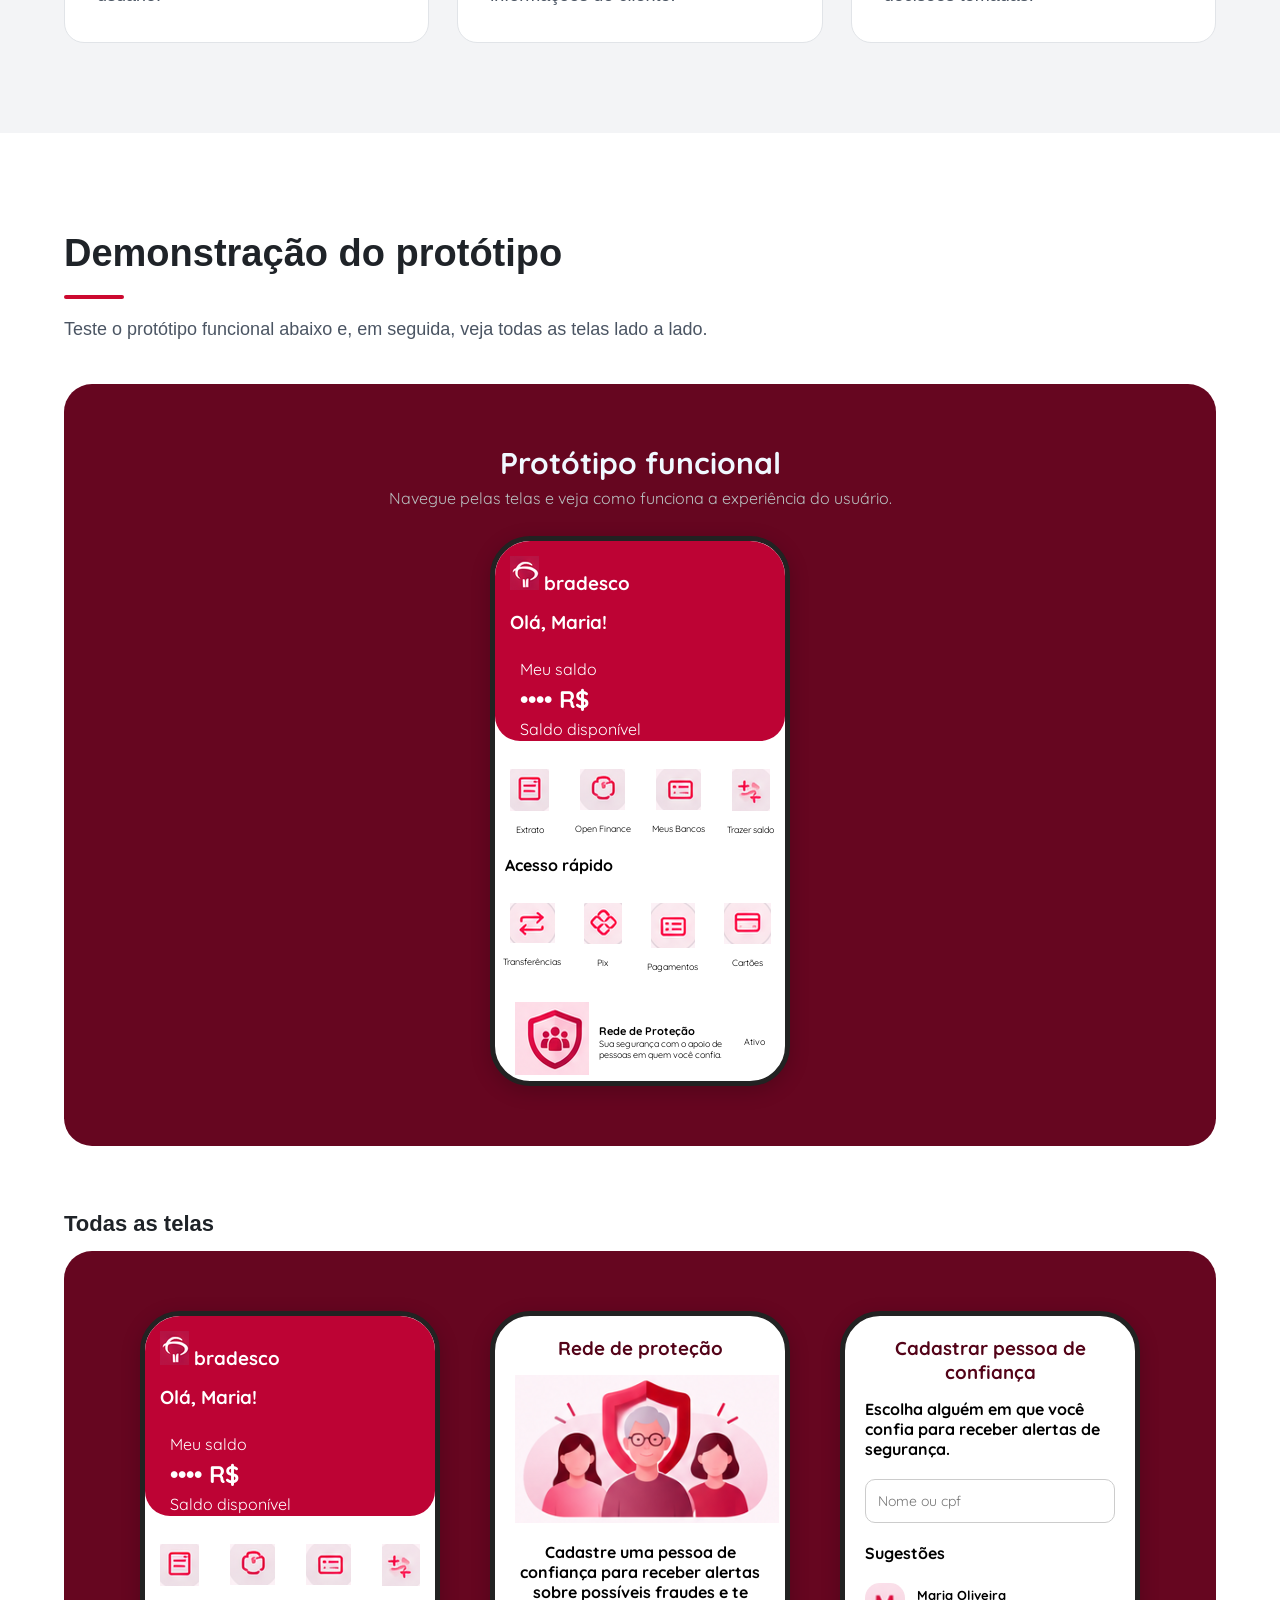
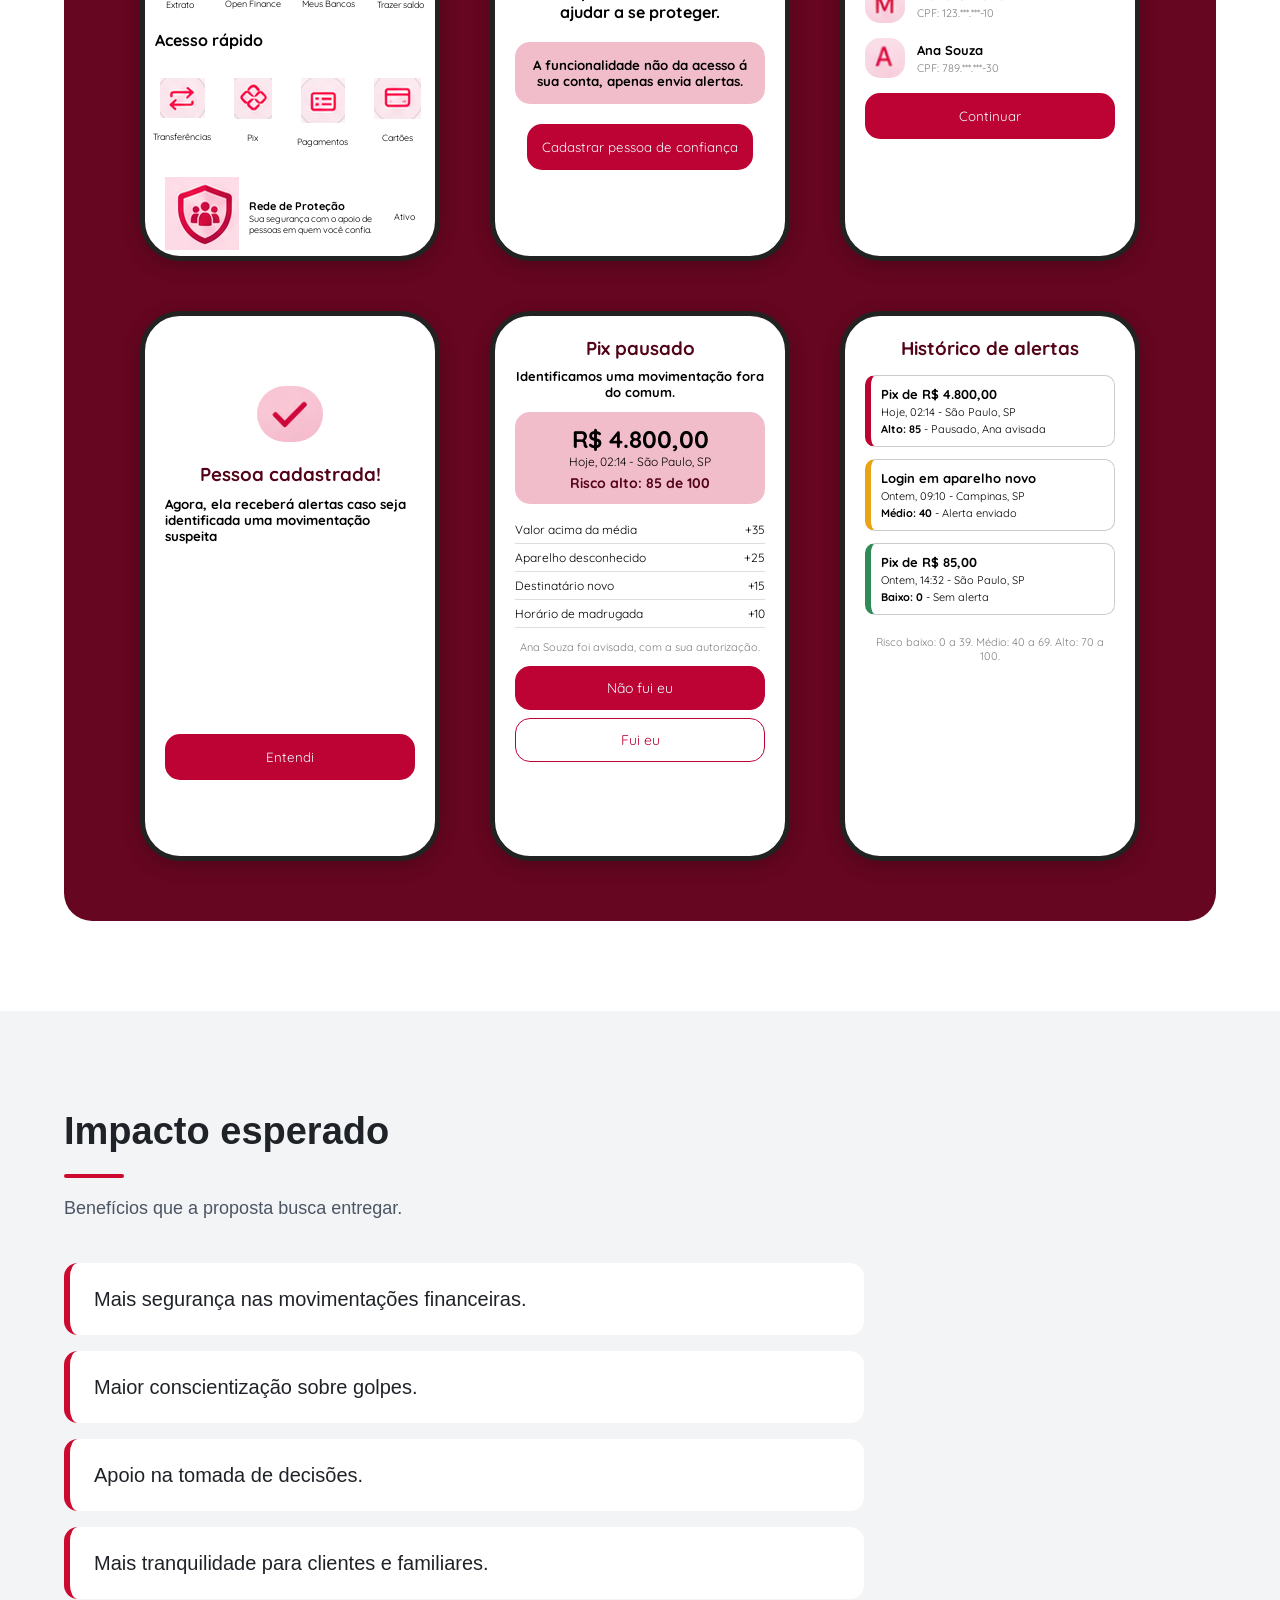
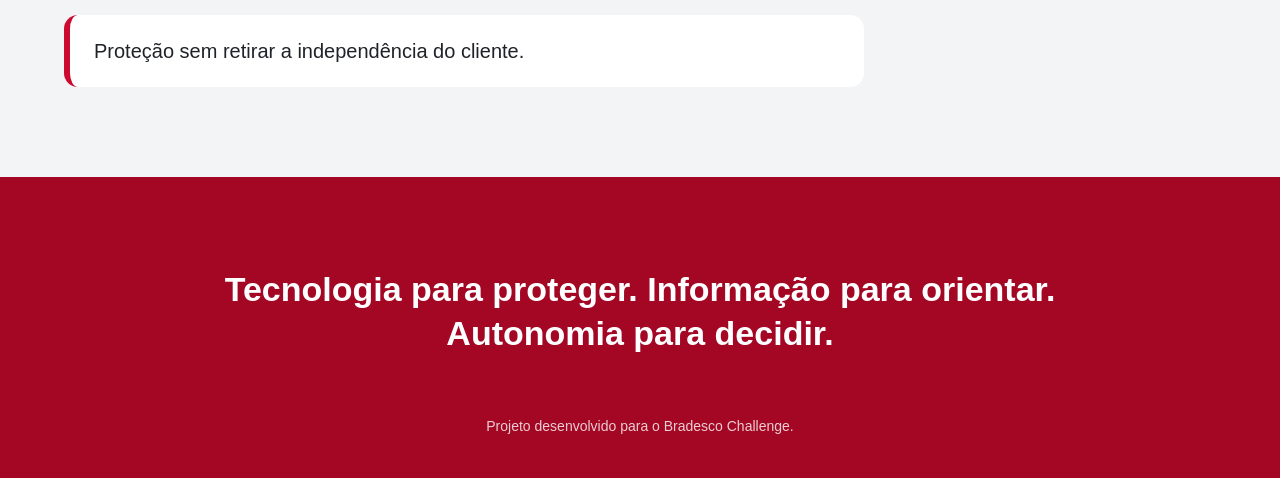
==== commit 72d8de4b: ""style: arrumando o prototipo"" ====
--- a/site.html
+++ b/site.html
@@ -340,14 +340,7 @@
 
     </div>
 
-        <div class="proto-passos" aria-label="Atalhos para as telas">
-          <button type="button" data-ir="1" class="ativo">1 · Início</button>
-          <button type="button" data-ir="2">2 · Rede de proteção</button>
-          <button type="button" data-ir="3">3 · Cadastrar</button>
-          <button type="button" data-ir="4">4 · Confirmação</button>
-          <button type="button" data-ir="5">5 · Pix pausado</button>
-          <button type="button" data-ir="6">6 · Histórico</button>
-        </div>
+
       </div>
 
       <!-- TODAS AS TELAS -->
--- a/site.css
+++ b/site.css
@@ -590,6 +590,13 @@
 }
 
 
+
+
+
+
+
+
+
 /* ---------- Protótipo funcional (celular único e clicável) ---------- */
 .prototipo-funcional {
   flex-direction: column;
@@ -598,7 +605,9 @@
   margin-bottom: 60px;
 }
 
-.prototipo-funcional .proto-cabecalho { text-align: center; }
+.prototipo-funcional .proto-cabecalho { 
+  text-align: center; }
+  
 .prototipo-funcional .proto-cabecalho h3 {
   color: aliceblue;
   font-size: 30px;
@@ -609,40 +618,11 @@
 .prototipo-funcional .tela-view { display: none; }
 .prototipo-funcional .tela-view.ativa {
   display: block;
-  animation: proto-entrada 0.25s ease;
-}
-@keyframes proto-entrada {
-  from { opacity: 0; transform: translateY(8px); }
-  to   { opacity: 1; transform: none; }
-}
-
-.prototipo-funcional [data-ir] { cursor: pointer; }
-.prototipo-funcional .protecao:hover { background-color: #fdecef; }
-
-.proto-passos {
-  display: flex;
-  flex-wrap: wrap;
-  justify-content: center;
-  gap: 10px;
-  max-width: 720px;
-}
-.proto-passos button {
-  background-color: rgba(255, 255, 255, 0.12);
-  color: #fff;
-  border: 1px solid rgba(255, 255, 255, 0.3);
-  border-radius: 20px;
-  padding: 8px 16px;
-  font-family: inherit;
-  font-size: 14px;
-  cursor: pointer;
-  transition: background-color 0.2s;
-}
-.proto-passos button:hover { background-color: rgba(255, 255, 255, 0.25); }
-.proto-passos button.ativo {
-  background-color: #fff;
-  color: #bd0334;
-  border-color: #fff;
-  font-weight: 700;
-}
-
-.proto-subtitulo { margin-bottom: 20px; }
+
+}
+
+
+
+
+
+
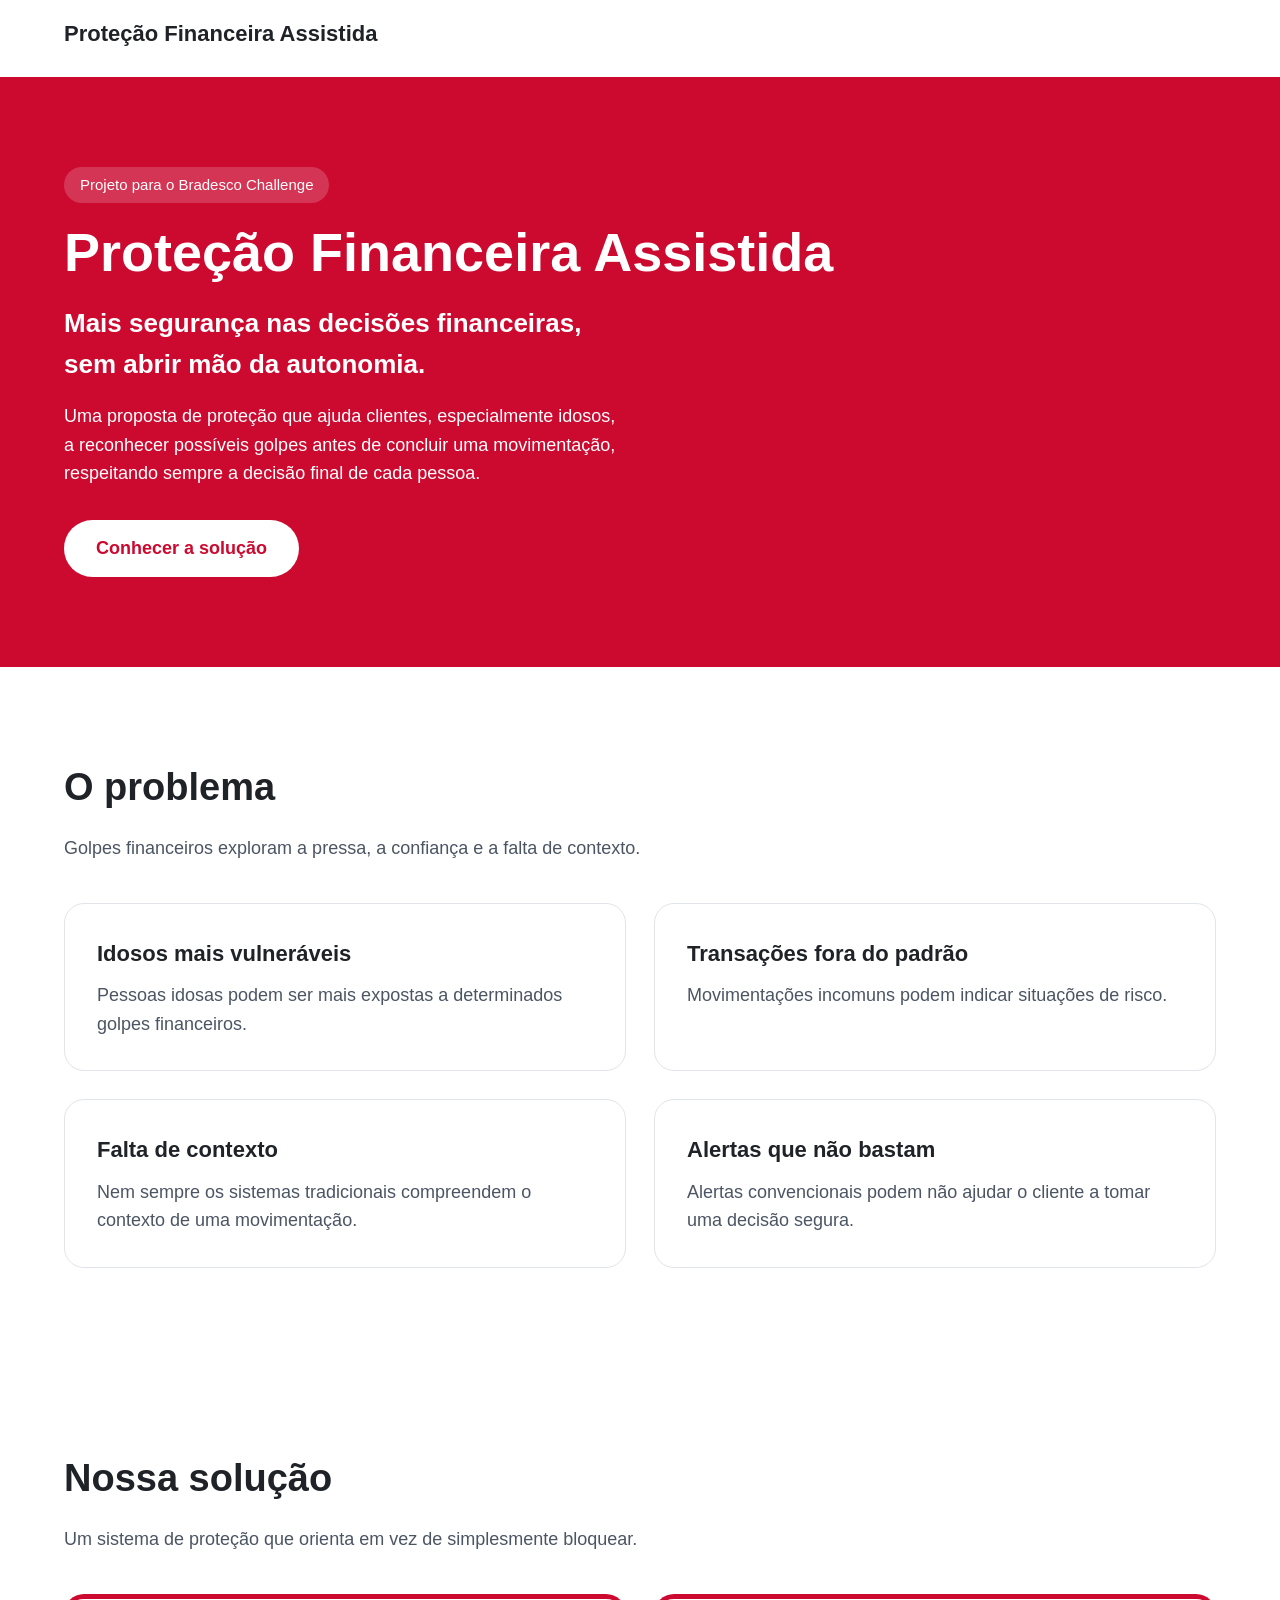
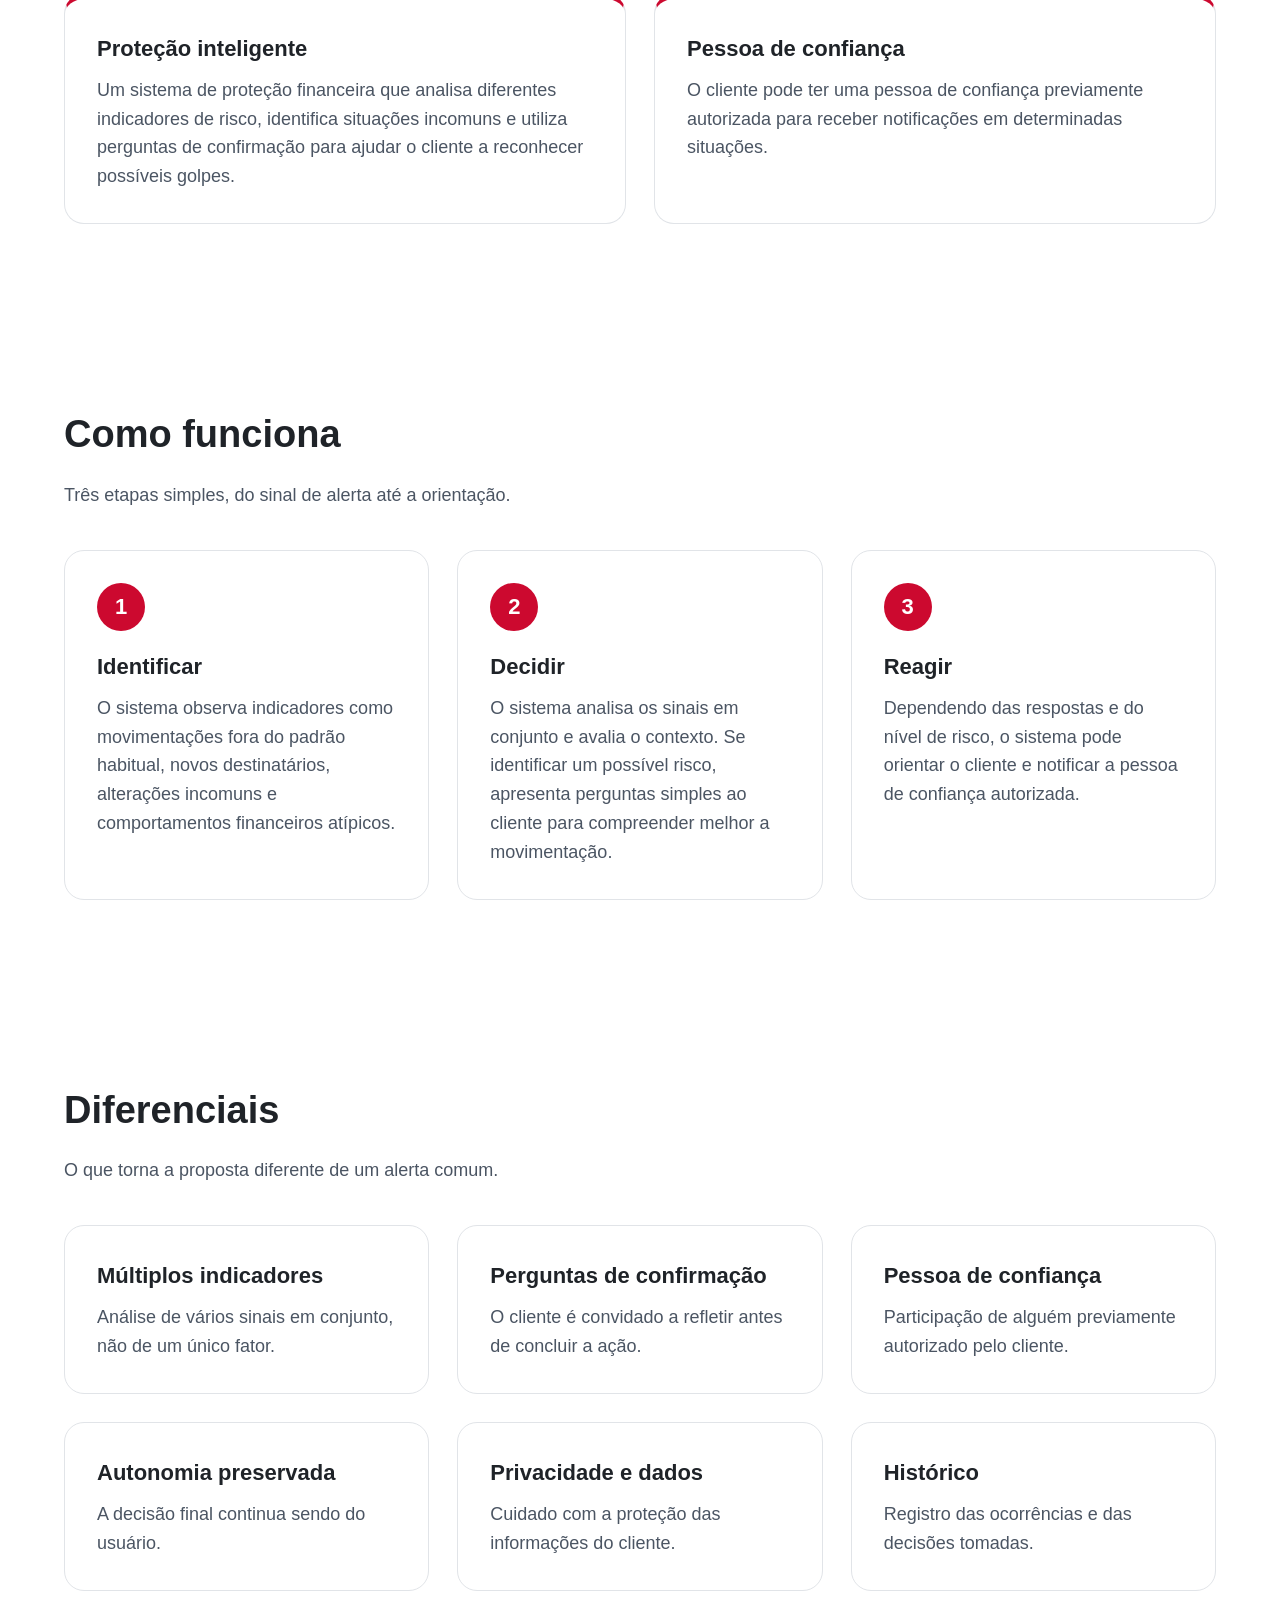
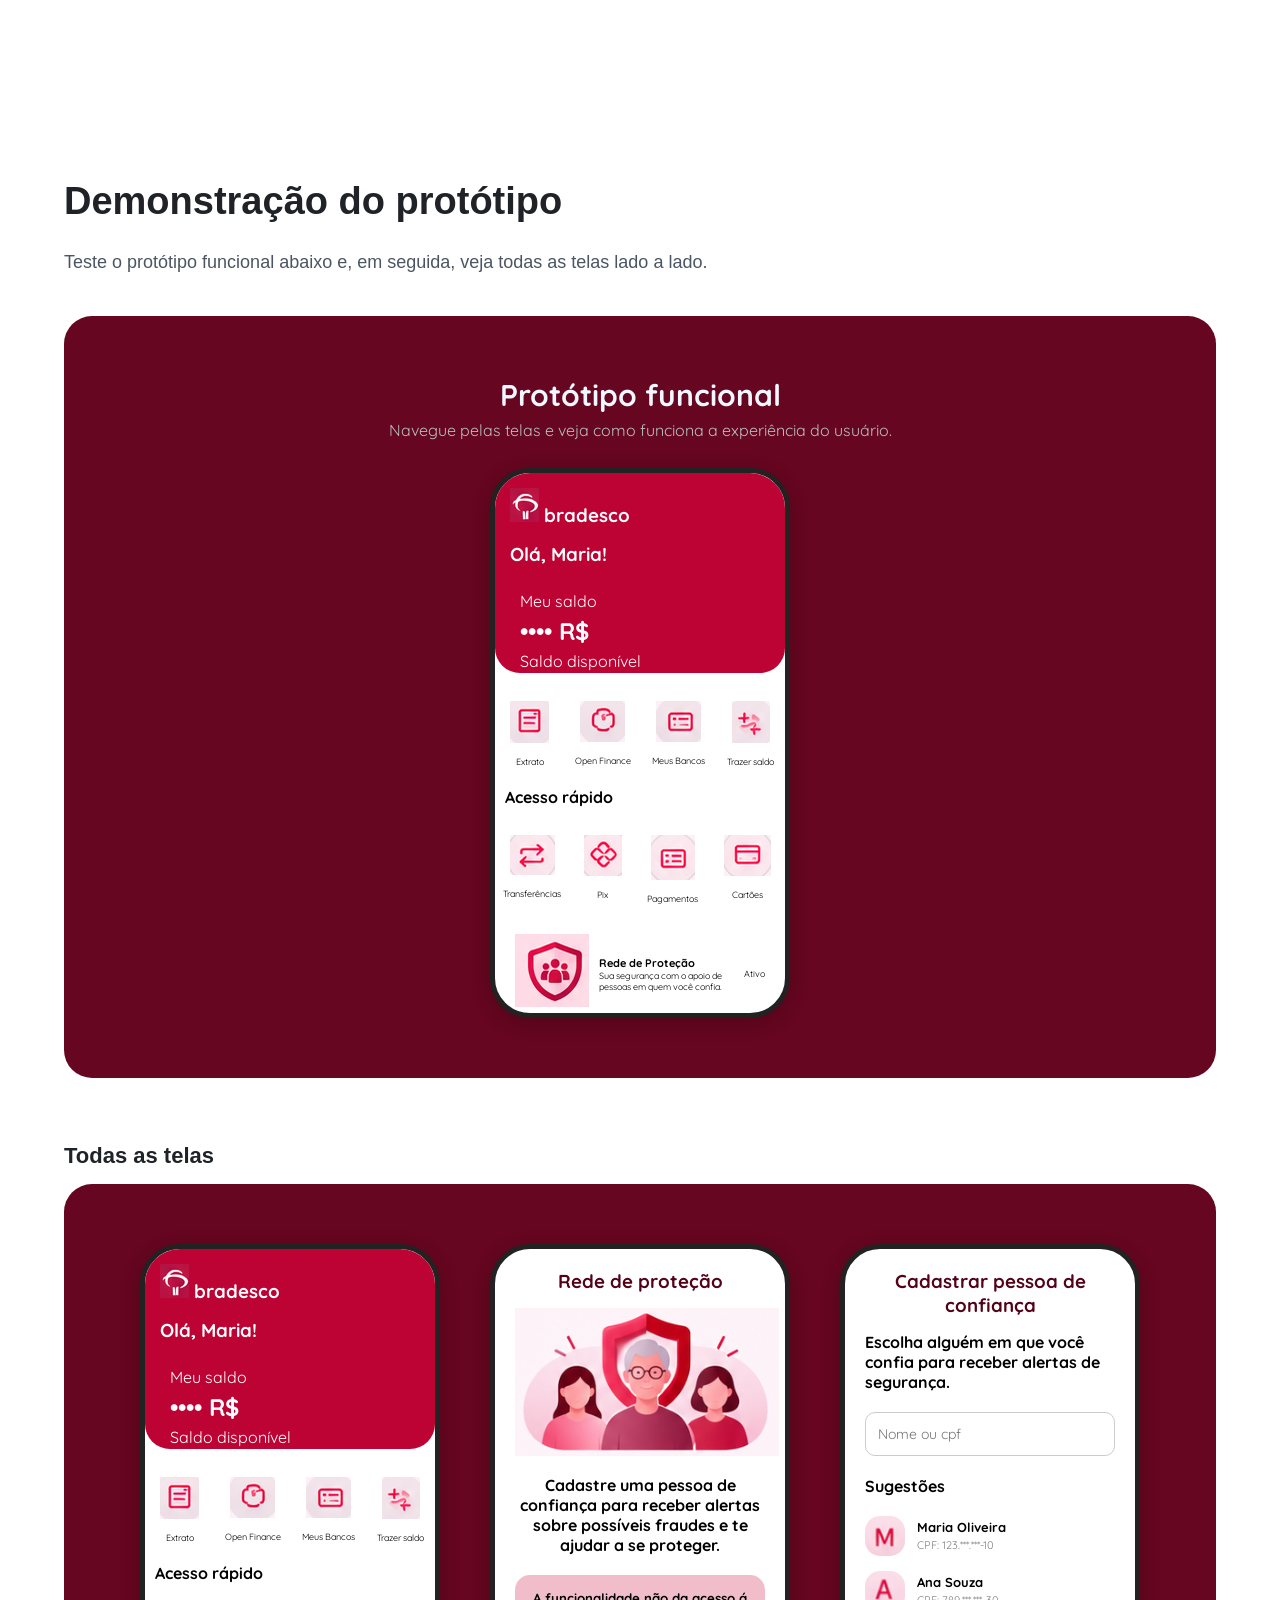
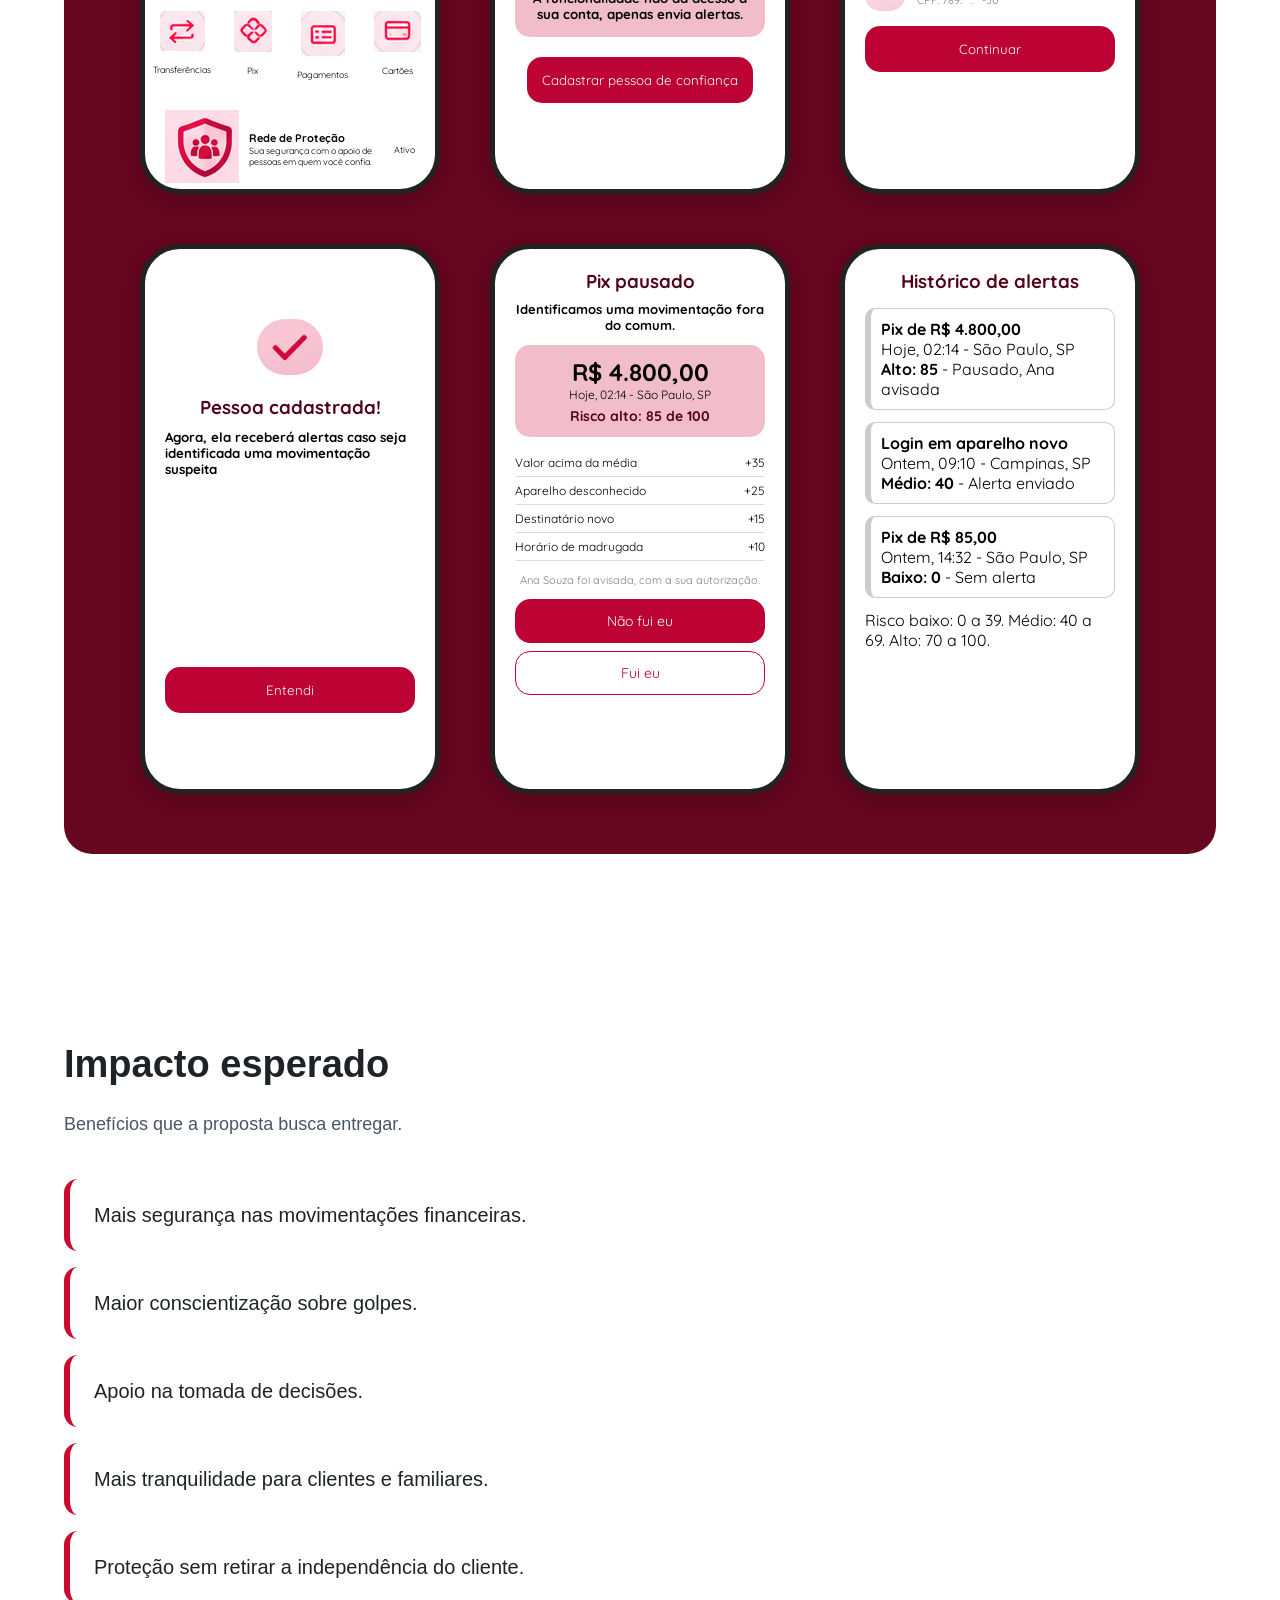
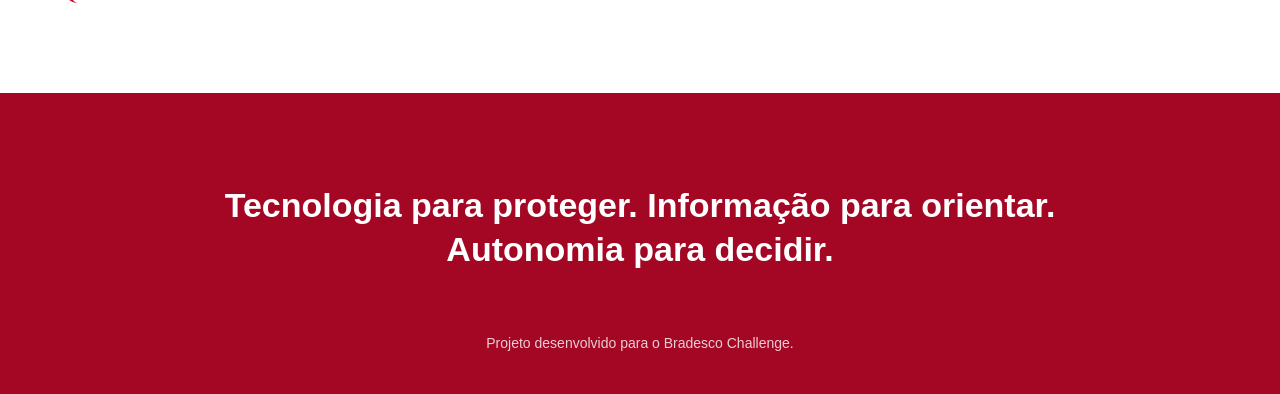
==== commit 0e6e624d: ""style: ajuste parte inicial"" ====
--- a/site.html
+++ b/site.html
@@ -13,17 +13,8 @@
   <!-- MENU DE NAVEGAÇÃO -->
   <header class="topo">
     <div class="container topo-conteudo">
-      <a href="#inicio" class="logo">Proteção Financeira Assistida</a>
-      <nav>
-        <ul class="menu">
-          <li><a href="#problema">Problema</a></li>
-          <li><a href="#solucao">Solução</a></li>
-          <li><a href="#como-funciona">Como funciona</a></li>
-          <li><a href="#diferenciais">Diferenciais</a></li>
-          <li><a href="#prototipo">Protótipo</a></li>
-          <li><a href="#impacto">Impacto</a></li>
-        </ul>
-      </nav>
+      <h3>Proteção Financeira Assistida</h3>
+      
     </div>
   </header>
 
@@ -38,7 +29,7 @@
           Uma proposta de proteção que ajuda clientes, especialmente idosos, a reconhecer
           possíveis golpes antes de concluir uma movimentação, respeitando sempre a decisão final de cada pessoa.
         </p>
-        <a href="#solucao" class="botao">Conhecer a solução</a>
+        <a href="#prototipo" class="botao">Conhecer a solução</a>
       </div>
 
     </div>
--- a/site.css
+++ b/site.css
@@ -1,4 +1,4 @@
-/* ===== CORES E CONFIGURAÇÕES BÁSICAS ===== */
+
 :root {
   --vermelho: #cc092f;
   --vermelho-escuro: #a30724;
@@ -16,10 +16,7 @@
   box-sizing: border-box;
 }
 
-html {
-  scroll-behavior: smooth;
-  scroll-padding-top: 80px; /* evita que o menu cubra os títulos */
-}
+
 
 body {
   font-family: "Segoe UI", Roboto, Arial, sans-serif;
@@ -35,14 +32,8 @@
   margin: 0 auto;
 }
 
-/* ===== MENU DO TOPO ===== */
-.topo {
-  position: sticky;
-  top: 0;
-  background-color: var(--branco);
-  border-bottom: 1px solid var(--cinza-borda);
-  z-index: 10;
-}
+
+
 
 .topo-conteudo {
   display: flex;
@@ -58,26 +49,9 @@
   text-decoration: none;
 }
 
-.menu {
-  display: flex;
-  gap: 28px;
-  list-style: none;
-}
-
-.menu a {
-  color: var(--preto);
-  text-decoration: none;
-  font-size: 16px;
-  padding-bottom: 4px;
-  border-bottom: 2px solid transparent;
-}
-
-.menu a:hover {
-  color: var(--vermelho);
-  border-bottom-color: var(--vermelho);
-}
-
-/* ===== HERO ===== */
+
+
+
 .hero {
   background-color: var(--vermelho);
   color: var(--branco);
@@ -132,12 +106,8 @@
   transition: background-color 0.2s, transform 0.2s;
 }
 
-.botao:hover {
-  background-color: var(--cinza-fundo);
-  transform: translateY(-3px);
-}
-
-/* Área visual do hero */
+
+
 .hero-visual {
   flex: 1;
   display: flex;
@@ -164,31 +134,13 @@
   margin: 8px 0 20px;
 }
 
-.escudo-linha {
-  display: flex;
-  justify-content: space-between;
-  gap: 12px;
-  padding: 12px 0;
-  border-top: 1px solid var(--cinza-borda);
-  font-size: 15px;
-}
-
-.escudo-linha strong {
-  color: var(--vermelho);
-}
-
-.escudo-linha strong.ok {
-  color: #2e7d32;
-}
-
-/* ===== SEÇÕES ===== */
+
+
 .secao {
   padding: 90px 0;
 }
 
-.secao-cinza {
-  background-color: var(--cinza-fundo);
-}
+
 
 h2 {
   font-size: 38px;
@@ -196,15 +148,7 @@
   margin-bottom: 8px;
 }
 
-h2::after {
-  content: "";
-  display: block;
-  width: 60px;
-  height: 4px;
-  background-color: var(--vermelho);
-  border-radius: 2px;
-  margin-top: 12px;
-}
+
 
 .subtitulo {
   margin: 16px 0 40px;
@@ -239,11 +183,7 @@
   transition: transform 0.2s, box-shadow 0.2s, border-color 0.2s;
 }
 
-.card:hover {
-  transform: translateY(-5px);
-  border-color: var(--vermelho);
-  box-shadow: 0 10px 24px rgba(0, 0, 0, 0.08);
-}
+
 
 .card.destaque {
   border-top: 5px solid var(--vermelho);
@@ -326,14 +266,6 @@
   opacity: 0.8;
 }
 
-/* ===== AJUSTE BÁSICO PARA TELAS MENORES ===== */
-@media (max-width: 900px) {
-  .menu { display: none; }
-  .hero-conteudo { flex-direction: column; }
-  .hero h1 { font-size: 40px; }
-  .grade-2, .grade-3 { grid-template-columns: 1fr; }
-  .frase-final { font-size: 26px; }
-}
 
 
 /* =====================================================
@@ -381,10 +313,7 @@
   font-weight: inherit;
   transition: none;
 }
-.prototipo-telas .botao:hover {
-  background: none;
-  transform: none;
-}
+
 .prototipo-telas .botao button {
   background-color: #bd0334;
   color: azure;
@@ -556,17 +485,7 @@
   padding: 10px;
   margin-bottom: 12px;
 }
-.prototipo-telas .tela6 .evento h4 { font-size: 13px; }
-.prototipo-telas .tela6 .evento p { font-size: 11px; margin-top: 3px; }
-.prototipo-telas .tela6 .alto  { border-left-color: #bd0334; }
-.prototipo-telas .tela6 .medio { border-left-color: #e8a317; }
-.prototipo-telas .tela6 .baixo { border-left-color: #2e8b57; }
-.prototipo-telas .tela6 .legenda {
-  font-size: 11px;
-  color: gray;
-  text-align: center;
-  margin: 20px 0;
-}
+
 
 /* ---------- Botões das telas 5 e 6 ---------- */
 .prototipo-telas .acao {
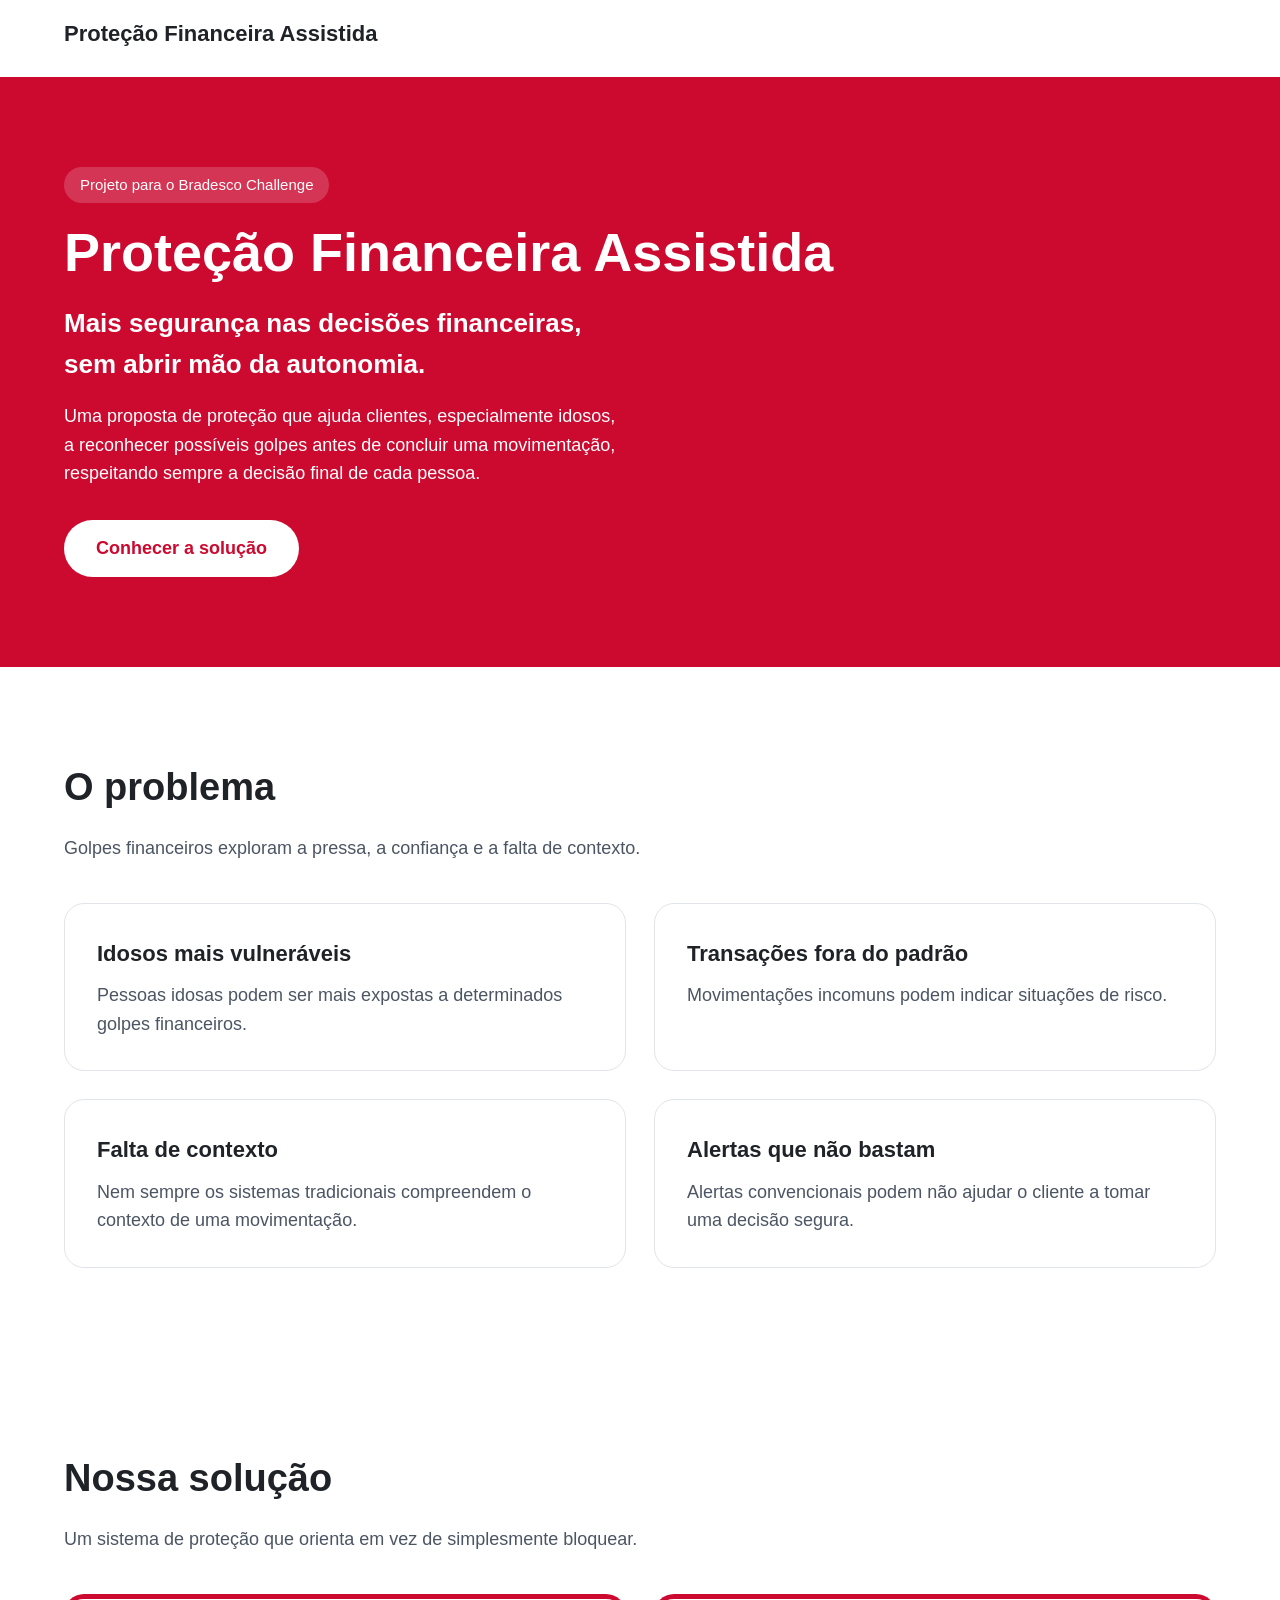
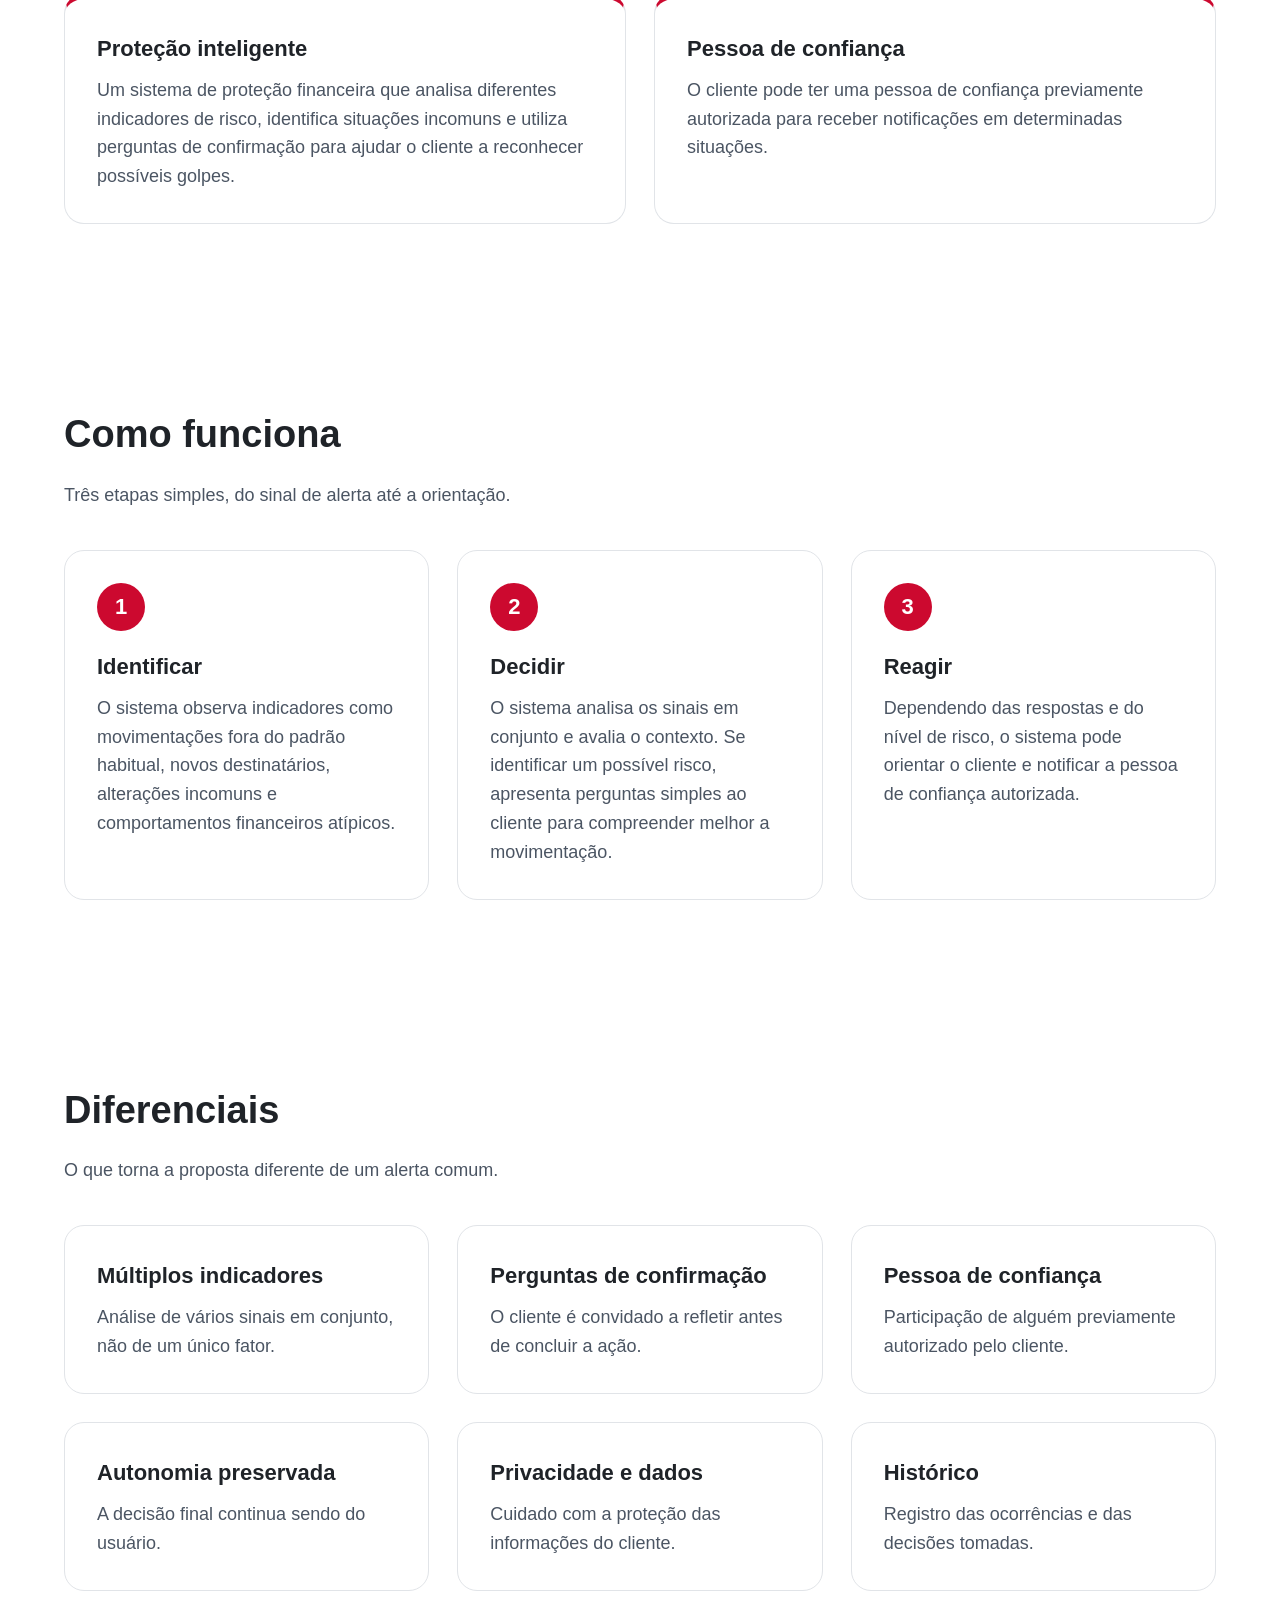
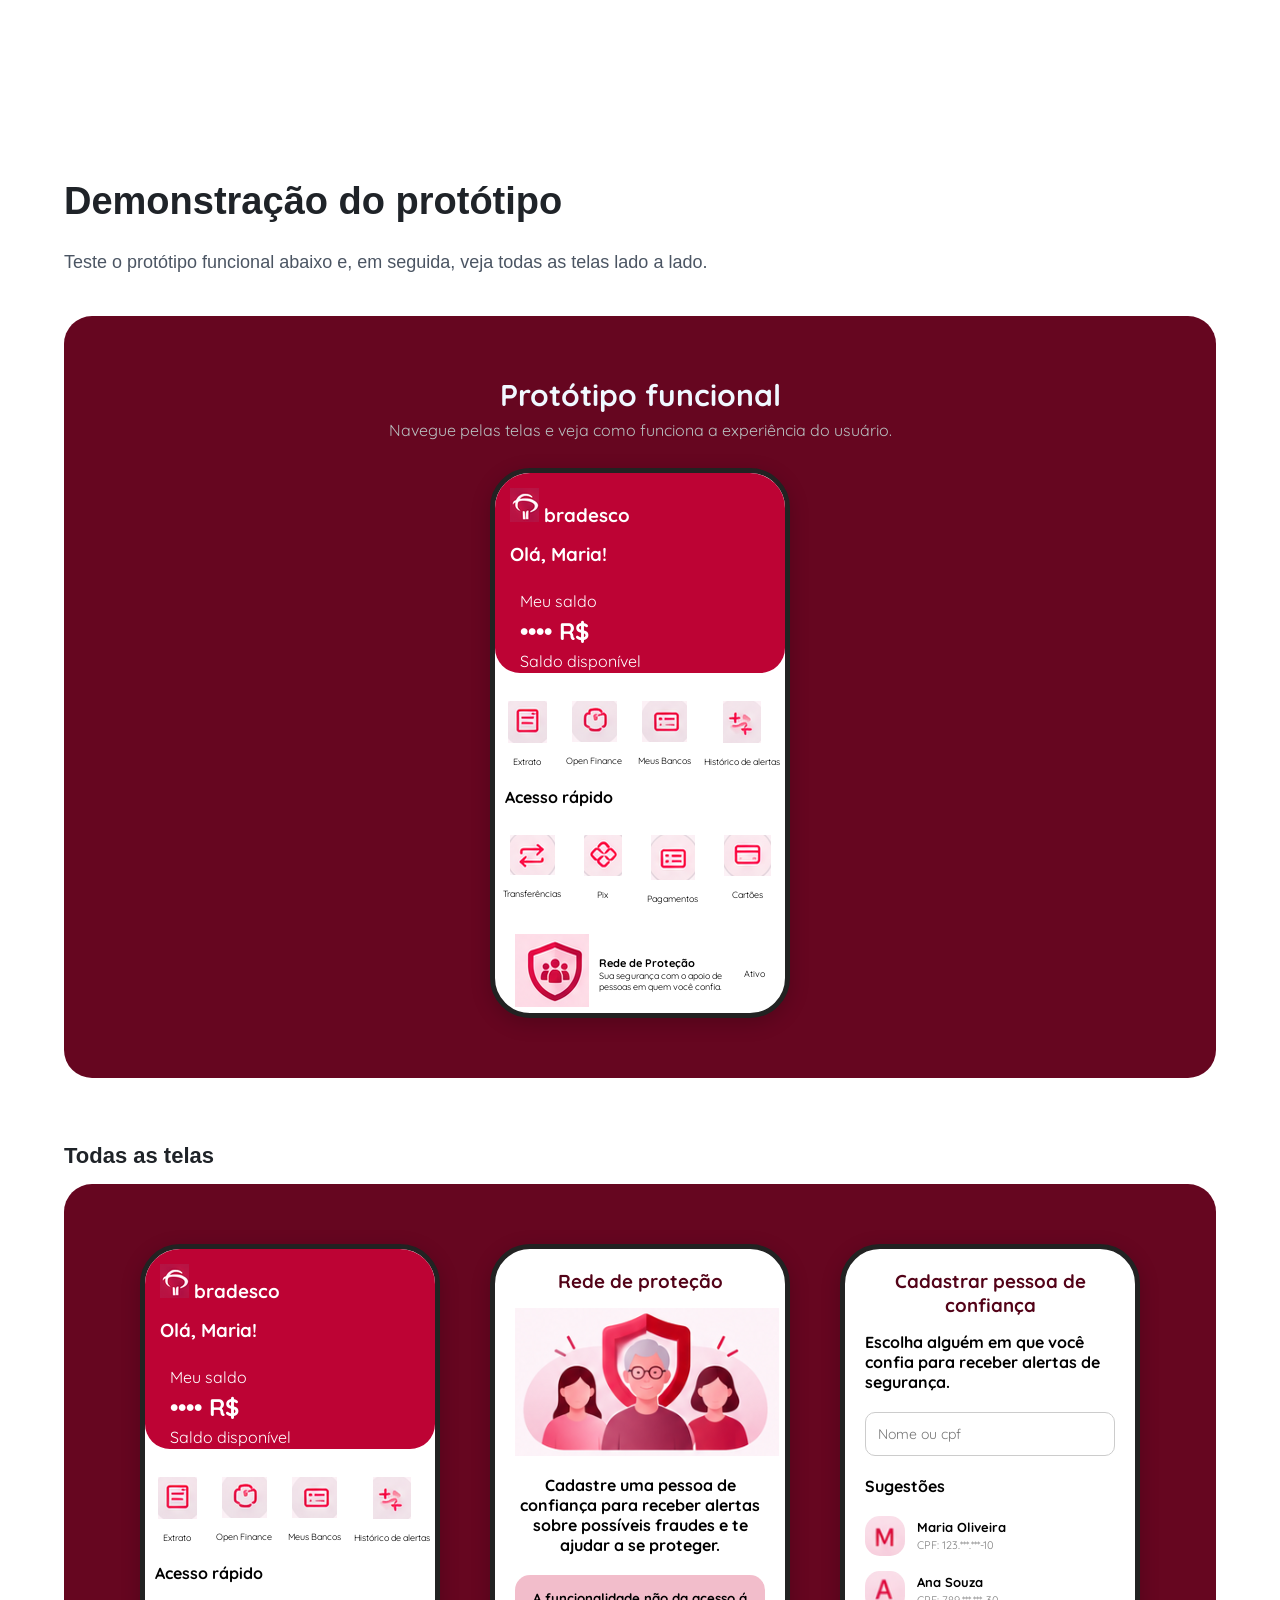
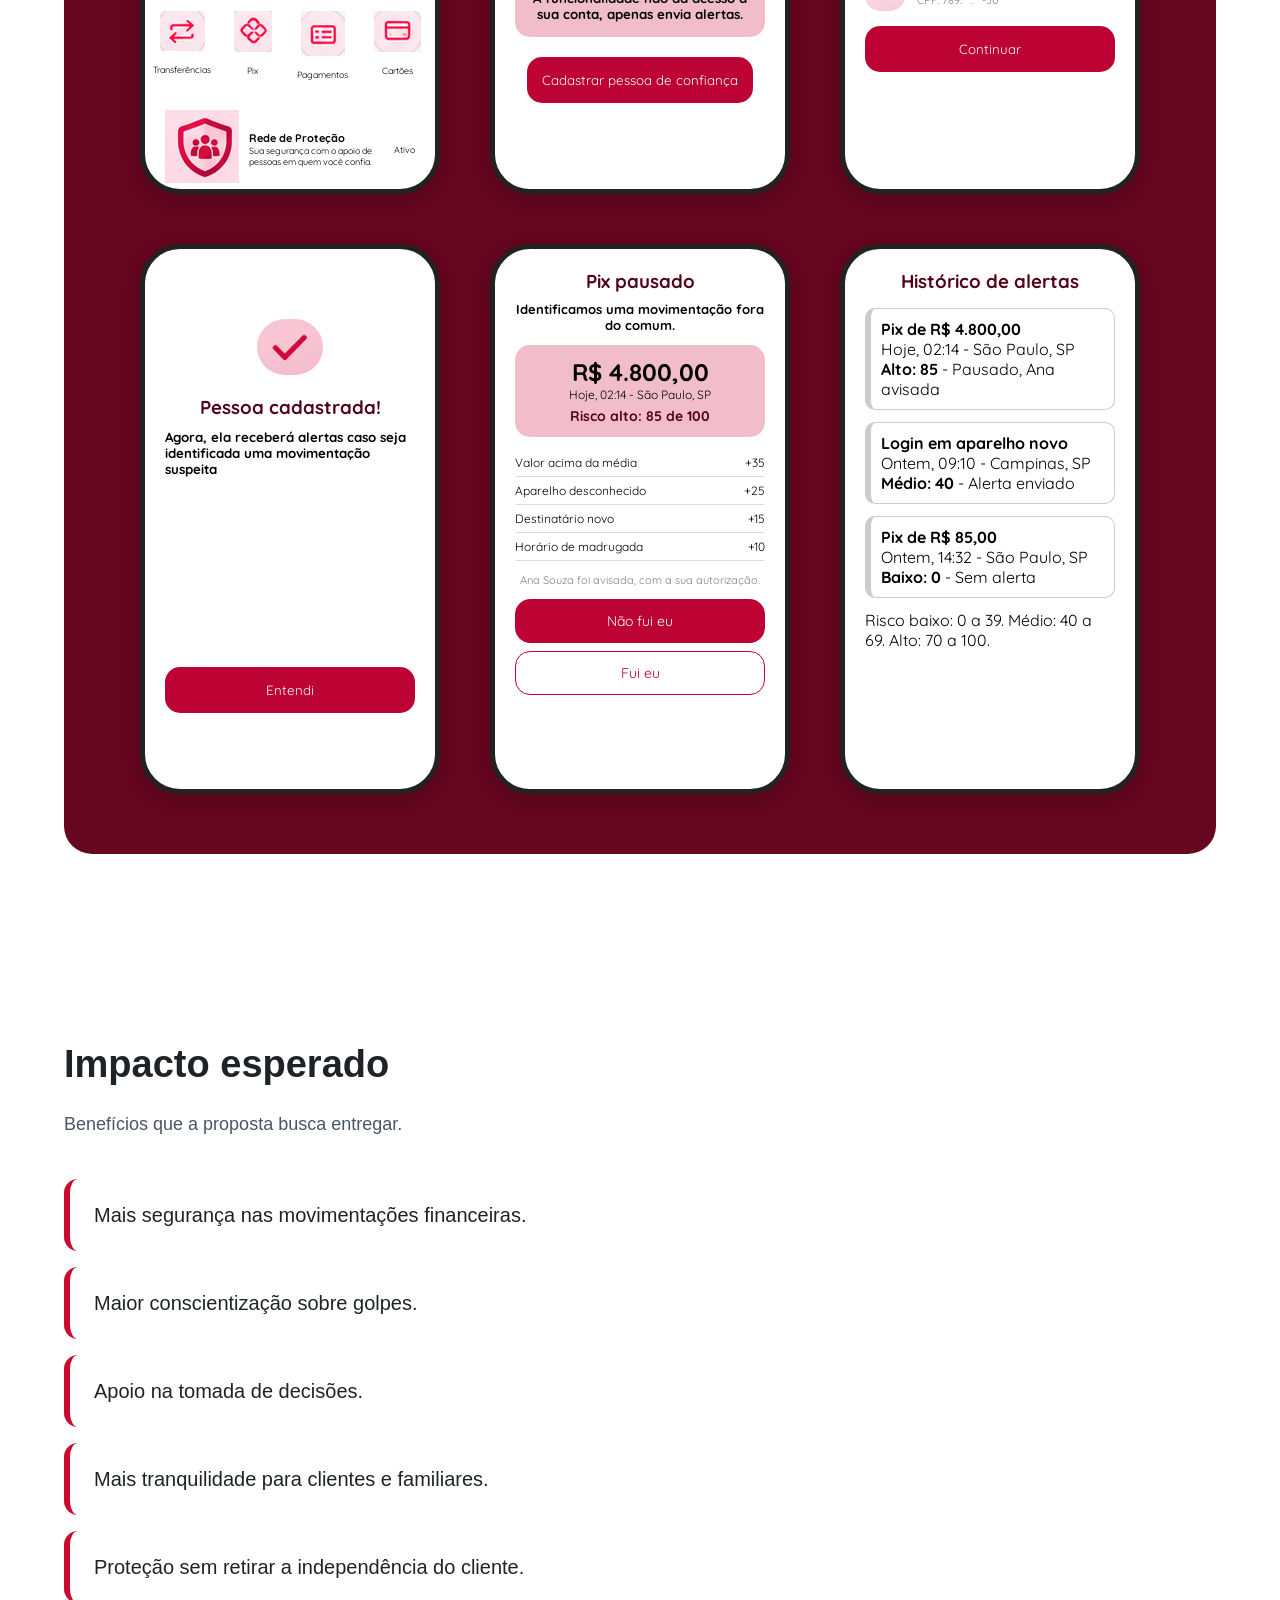
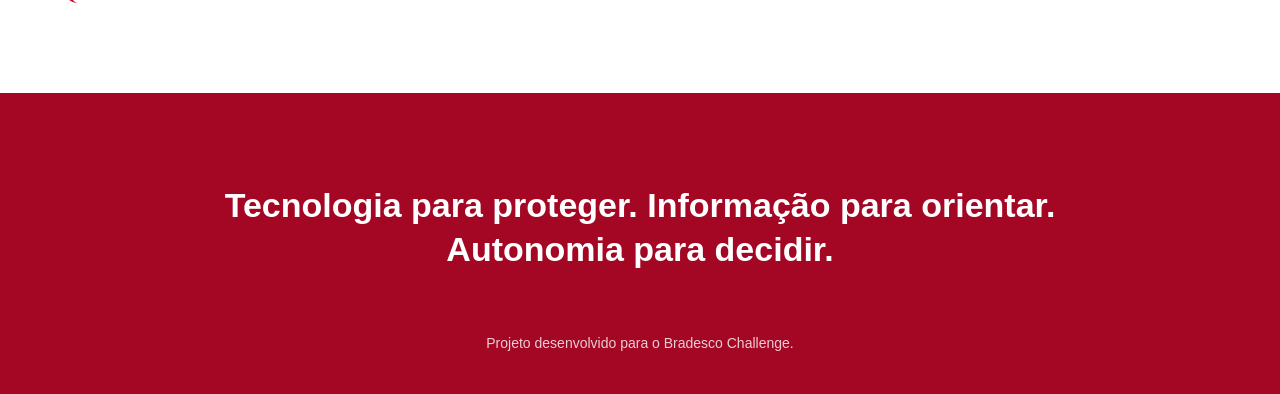
==== commit 16364b28: ""feat: adicionando Histórico de alertas á tela inicial" ====
--- a/site.html
+++ b/site.html
@@ -186,7 +186,7 @@
 
         <div>
             <h2><img src="./img/trazer.png" alt="trazer"></h2>
-            <p>Trazer saldo</p>
+            <p>Histórico de alertas</p>
         </div>
 
     </div>
@@ -368,7 +368,7 @@
 
         <div>
             <h2><img src="./img/trazer.png" alt="trazer"></h2>
-            <p>Trazer saldo</p>
+            <p>Histórico de alertas</p>
         </div>
 
     </div>
